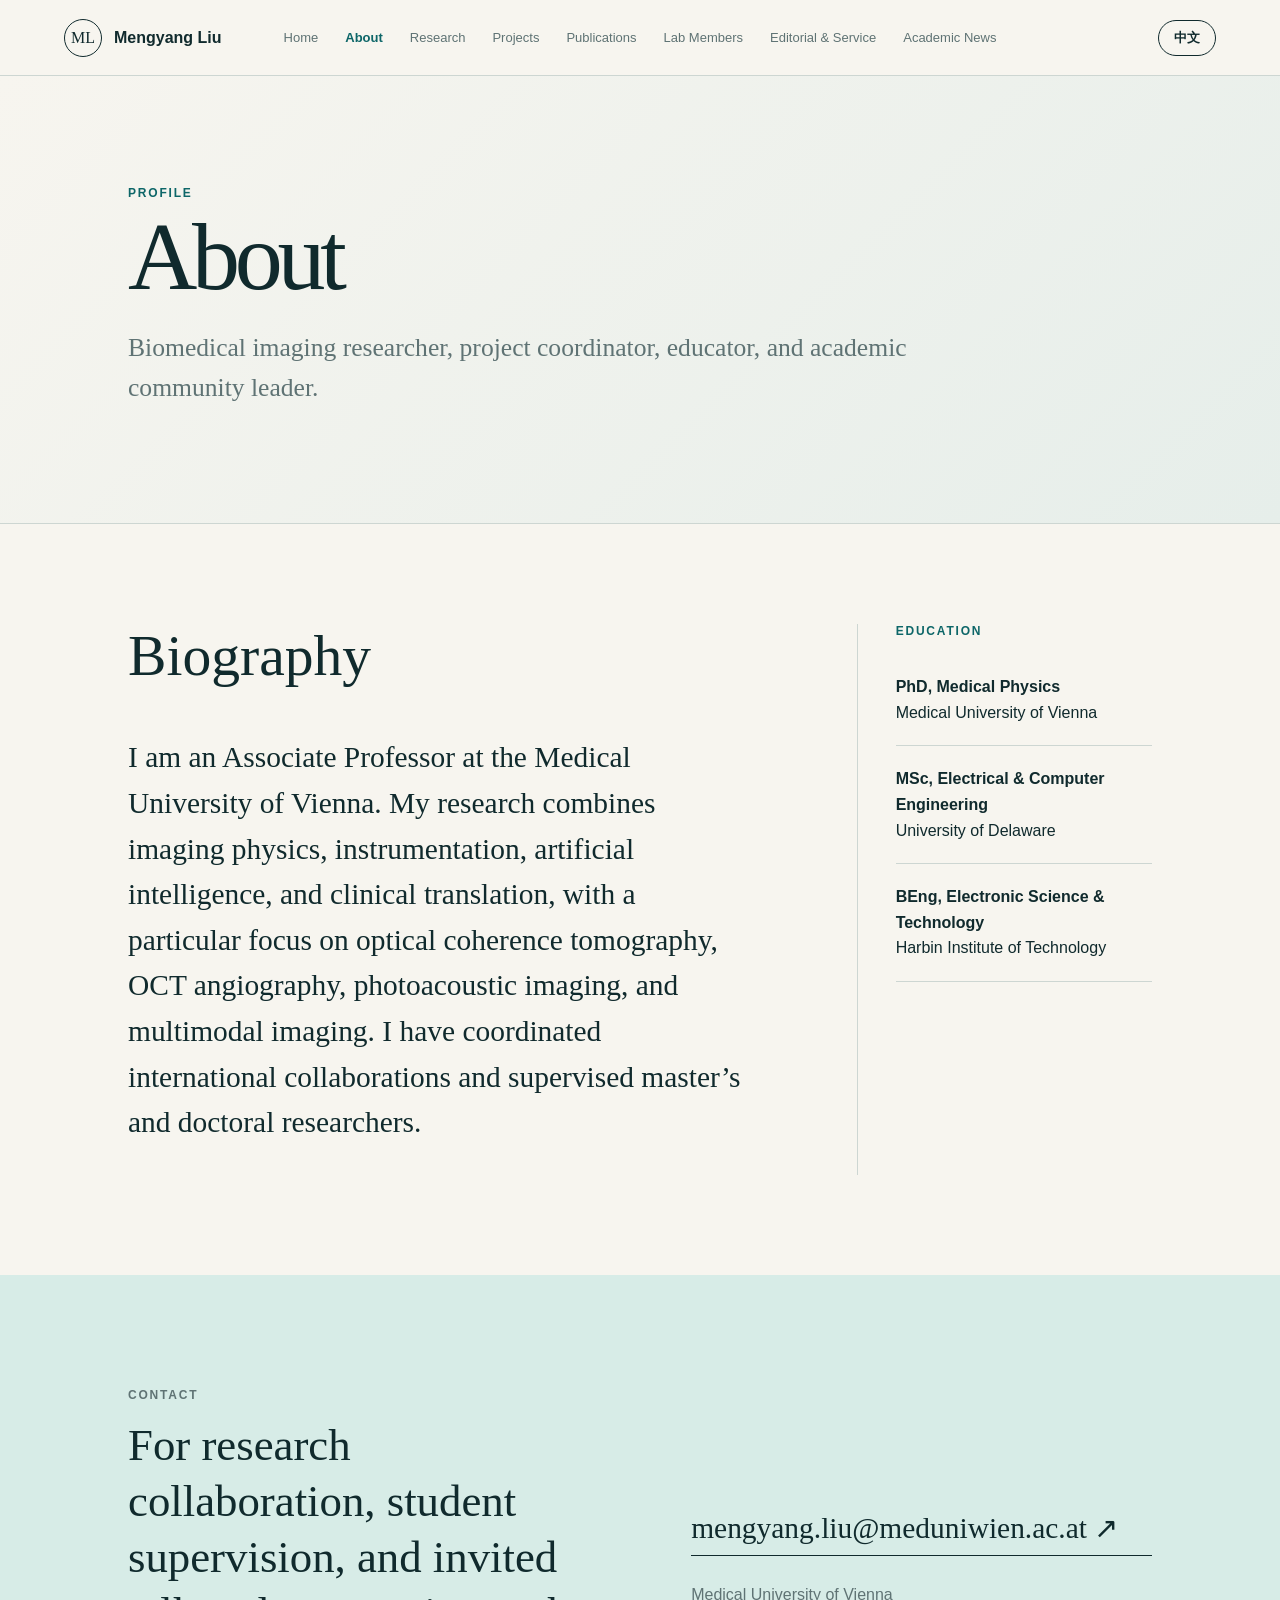
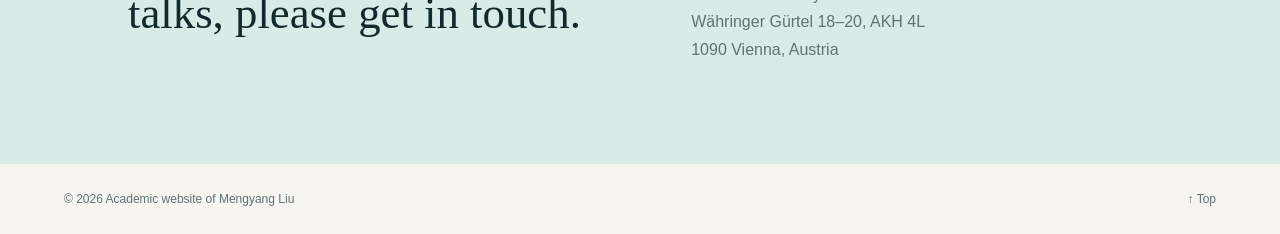
==== about.html @ a7c8aa40 "Add files via upload" ====
<!doctype html><html lang="en"><head><meta charset="utf-8"><meta name="viewport" content="width=device-width,initial-scale=1"><meta name="description" content="Academic website of Mengyang Liu, Associate Professor at the Medical University of Vienna."><title>About | Mengyang Liu</title><link rel="stylesheet" href="styles.css"><link rel="stylesheet" href="multipage.css"><link rel="stylesheet" href="profile.css"></head><body id="top"><header><a class="brand" href="index.html"><i>ML</i><b data-en="Mengyang Liu" data-zh="刘梦阳">Mengyang Liu</b></a><nav><a href="index.html" data-en="Home" data-zh="首页">Home</a><a href="about.html" class="active" data-en="About" data-zh="简介">About</a><a href="research.html" data-en="Research" data-zh="研究">Research</a><a href="projects.html" data-en="Projects" data-zh="项目">Projects</a><a href="publications.html" data-en="Publications" data-zh="论文">Publications</a><a href="lab-members.html" data-en="Lab Members" data-zh="实验室成员">Lab Members</a><a href="service.html" data-en="Editorial & Service" data-zh="编辑与学术服务">Editorial & Service</a><a href="news.html" data-en="Academic News" data-zh="学术动态">Academic News</a></nav><button type="button">中文</button></header><main><section class="page-hero"><p class="eyebrow">Profile</p><h1 data-en="About" data-zh="个人简介">About</h1> <p class="page-lead" data-en="Biomedical imaging researcher, project coordinator, educator, and academic community leader." data-zh="生物医学成像研究者、国际项目负责人、教师及学术共同体组织者。">Biomedical imaging researcher, project coordinator, educator, and academic community leader.</p></section><section class="content-grid"><div><h2 data-en="Biography" data-zh="个人简介">Biography</h2><p class="large-copy" data-en="I am an Associate Professor at the Medical University of Vienna. My research combines imaging physics, instrumentation, artificial intelligence, and clinical translation, with a particular focus on optical coherence tomography, OCT angiography, photoacoustic imaging, and multimodal imaging. I have coordinated international collaborations and supervised master’s and doctoral researchers." data-zh="现任奥地利维也纳医科大学副教授、博士生导师。研究融合成像物理、仪器研发、人工智能与临床转化，重点聚焦光学相干层析成像、OCT血管造影、光声成像及多模态成像，并牵头国际合作、指导硕士生与博士生。">I am an Associate Professor at the Medical University of Vienna. My research combines imaging physics, instrumentation, artificial intelligence, and clinical translation, with a particular focus on optical coherence tomography, OCT angiography, photoacoustic imaging, and multimodal imaging. I have coordinated international collaborations and supervised master’s and doctoral researchers.</p></div><aside><p class="eyebrow" data-en="Education" data-zh="教育经历">Education</p><ul><li><b>PhD, Medical Physics</b><br>Medical University of Vienna</li><li><b>MSc, Electrical &amp; Computer Engineering</b><br>University of Delaware</li><li><b>BEng, Electronic Science &amp; Technology</b><br>Harbin Institute of Technology</li></ul></aside></section></main><section class="site-contact"><div><p class="eyebrow" data-en="Contact" data-zh="联系方式">Contact</p><h2 data-en="For research collaboration, student supervision, and invited talks, please get in touch." data-zh="欢迎就科研合作、学生培养及学术报告等事宜联系。">For research collaboration, student supervision, and invited talks, please get in touch.</h2></div><div><a href="mailto:mengyang.liu@meduniwien.ac.at">mengyang.liu@meduniwien.ac.at ↗</a><p>Medical University of Vienna<br>Währinger Gürtel 18–20, AKH 4L<br>1090 Vienna, Austria</p></div></section><footer><span>© 2026 <span data-en="Academic website of Mengyang Liu" data-zh="刘梦阳个人学术网站">Academic website of Mengyang Liu</span></span><a href="#top">↑ Top</a></footer><script src="script.js"></script></body></html>
---- styles.css ----
:root{--ink:#102a2d;--teal:#0d6668;--muted:#5f7374;--paper:#f7f5ef;--cream:#e9e7dd;--line:#cdd6d2}*{box-sizing:border-box}html{scroll-behavior:smooth}body{margin:0;background:var(--paper);color:var(--ink);font-family:Arial,"Noto Sans SC",sans-serif}a{color:inherit;text-decoration:none}header{height:76px;padding:0 5vw;display:grid;grid-template-columns:1fr auto 1fr;align-items:center;border-bottom:1px solid var(--line);position:sticky;top:0;background:#f7f5eff2;backdrop-filter:blur(14px);z-index:9}.brand{display:flex;align-items:center;gap:12px}.brand i{width:38px;height:38px;border:1px solid;border-radius:50%;display:grid;place-items:center;font:normal 16px Georgia}nav{display:flex;gap:27px;font-size:13px;color:var(--muted)}nav a:hover{color:var(--teal)}header button{justify-self:end;border:1px solid;border-radius:99px;padding:8px 15px;background:none;color:inherit;font-weight:bold;cursor:pointer}.hero{min-height:690px;padding:90px 8vw 70px;display:grid;grid-template-columns:1.4fr .75fr;gap:7vw;align-items:center}.eyebrow{color:var(--teal);font-size:12px;font-weight:bold;letter-spacing:.15em;text-transform:uppercase}h1,h2,h3,p{margin-top:0}h1{font:500 clamp(55px,7.5vw,105px)/.94 Georgia,"Noto Serif SC",serif;letter-spacing:-.055em;margin-bottom:26px}.role{font-size:23px;font-weight:bold;margin-bottom:7px}.org,.muted{color:var(--muted)}.intro{max-width:770px;margin:32px 0;font:clamp(21px,2.1vw,29px)/1.5 Georgia,"Noto Serif SC",serif}.actions{display:flex;gap:12px;flex-wrap:wrap}.actions a{padding:14px 20px;background:var(--ink);color:white;font-weight:bold;font-size:14px}.actions .outline{background:none;color:var(--ink);border:1px solid}.orb{width:min(31vw,420px);aspect-ratio:1;border:1px solid var(--line);border-radius:50%;display:grid;place-items:center;position:relative;overflow:hidden;background:radial-gradient(circle at 38% 35%,#d5f0ea,transparent 29%),radial-gradient(circle at 66% 69%,#96c8c4,transparent 30%),#e9eeea}.orb:after,.orb:before{content:"";position:absolute;width:100%;height:34%;border:1px solid #0d66686b;border-radius:50%;transform:rotate(27deg)}.orb:after{transform:rotate(-33deg);width:77%}.orb span{font:clamp(80px,10vw,145px) Georgia;letter-spacing:-.1em;z-index:2}.orb small{position:absolute;bottom:17%;font-weight:bold;letter-spacing:.22em;z-index:3}.stats{display:grid;grid-template-columns:repeat(4,1fr);border-block:1px solid var(--line);padding:0 5vw}.stats div{padding:34px 3vw;border-right:1px solid var(--line);display:flex;flex-direction:column;gap:7px}.stats div:last-child{border:0}.stats strong{font:36px Georgia}.stats span{color:var(--muted);font-size:11px;text-transform:uppercase;letter-spacing:.1em}.block{padding:110px 8vw;display:grid;grid-template-columns:75px 1fr;gap:3vw;border-bottom:1px solid var(--line)}.num{color:var(--teal);font-size:12px;font-weight:bold;letter-spacing:.15em}.block h2,.contact h2{font:500 clamp(41px,5vw,70px) Georgia,"Noto Serif SC",serif;letter-spacing:-.04em;margin-bottom:52px}.lead{max-width:1100px;font:clamp(26px,3vw,43px)/1.4 Georgia,"Noto Serif SC",serif}.cards{display:grid;grid-template-columns:repeat(3,1fr);border:1px solid var(--line);background:var(--line);gap:1px}.cards article{background:var(--paper);padding:34px;min-height:285px}.cards small{color:var(--teal);font-weight:bold}.cards h3{font:26px Georgia,"Noto Serif SC",serif;margin:60px 0 18px}.cards p,.projects p{color:var(--muted);line-height:1.75}.dark{background:var(--ink);color:var(--paper)}.dark .num,.dark small{color:#79d0cb}.projects{display:grid;grid-template-columns:1fr 1fr;gap:17px}.projects article{border:1px solid #486164;padding:30px;min-height:255px;display:flex;flex-direction:column}.projects h3{font:40px Georgia;margin:15px 0}.projects p{color:#bdc9c7}.projects b{margin-top:auto}.pubs{border-top:1px solid var(--line);margin-top:35px}.pubs a{display:grid;grid-template-columns:45px 1fr 25px;gap:20px;padding:24px 8px;border-bottom:1px solid var(--line)}.pubs a:hover{background:var(--cream)}.pubs span{color:var(--teal);font-size:12px}.pubs h3{font:21px/1.4 Georgia,"Noto Serif SC",serif;margin-bottom:7px}.pubs p{margin:0;color:var(--muted)}.feature{display:grid;grid-template-columns:1.25fr .75fr;gap:45px;align-items:center}.feature img{width:100%;aspect-ratio:1.5;object-fit:cover;border-radius:2px}.feature h3{font:clamp(30px,3vw,47px)/1.18 Georgia,"Noto Serif SC",serif}.feature div>p:last-child{color:var(--muted);line-height:1.75}.contact{padding:105px 8vw;background:#d7ece7}.contact h2{max-width:1000px;margin:25px 0 65px}.contact>div{display:grid;grid-template-columns:1fr 1fr;gap:8vw}.contact a{font:clamp(35px,4vw,58px) Georgia;border-bottom:1px solid;padding-bottom:12px}.contact div p{line-height:1.8;color:var(--muted)}footer{padding:28px 5vw;display:flex;justify-content:space-between;color:var(--muted);font-size:12px}@media(max-width:900px){header{grid-template-columns:1fr auto}nav{display:none}.hero{grid-template-columns:1fr}.orb{order:-1;width:min(78vw,420px)}.stats{grid-template-columns:1fr 1fr}.stats div:nth-child(2){border-right:0}.block{grid-template-columns:1fr;padding:78px 6vw}.cards,.projects,.feature,.contact>div{grid-template-columns:1fr}.feature img{aspect-ratio:1.35}.contact>div{gap:50px}}@media(max-width:550px){.brand b{display:none}.hero{padding:55px 6vw}.orb{width:88vw}.stats strong{font-size:27px}.stats div{padding:25px 5vw}.cards{grid-template-columns:1fr}.pubs a{grid-template-columns:30px 1fr}.pubs a>b{display:none}.contact{padding:75px 6vw}footer{flex-direction:column;gap:18px}}
---- multipage.css ----
nav a.active{color:#0d6668;font-weight:700}.page-hero{padding:110px 10vw 90px;border-bottom:1px solid var(--line);background:linear-gradient(135deg,#f7f5ef,#e6eeea)}.page-hero h1{max-width:1100px}.page-lead{font:clamp(21px,2vw,29px)/1.55 Georgia,"Noto Serif SC",serif;max-width:900px;color:var(--muted)}.home-intro{padding:110px 10vw;display:grid;grid-template-columns:.8fr 1.2fr;gap:8vw}.home-intro h2,.content-grid h2{font:clamp(38px,4.5vw,65px)/1.1 Georgia,"Noto Serif SC",serif}.home-intro p{font:clamp(20px,2vw,28px)/1.6 Georgia,"Noto Serif SC",serif}.content-grid{padding:100px 10vw;display:grid;grid-template-columns:1.35fr .65fr;gap:9vw}.large-copy{font:clamp(22px,2.3vw,34px)/1.55 Georgia,"Noto Serif SC",serif}.content-grid aside{border-left:1px solid var(--line);padding-left:38px}.content-grid ul{list-style:none;padding:0}.content-grid li{padding:20px 0;border-bottom:1px solid var(--line);line-height:1.6}.research-pages,.project-pages,.member-grid,.service-list,.news-page,.publication-page{padding:90px 10vw}.research-pages{display:grid;gap:22px}.research-pages article{padding:45px;border:1px solid var(--line);display:grid;grid-template-columns:90px .8fr 1fr;gap:35px;align-items:start}.research-pages article>span{font:28px Georgia;color:var(--teal)}.research-pages h2,.project-pages h2,.member-grid h2,.service-list h2,.news-page h2,.publication-page h2{font:clamp(27px,3vw,43px)/1.25 Georgia,"Noto Serif SC",serif}.research-pages p,.project-pages p,.service-list p,.news-page p{color:var(--muted);line-height:1.75}.project-pages{display:grid;grid-template-columns:1fr 1fr;gap:20px}.project-pages article{padding:38px;border:1px solid var(--line);min-height:330px;display:flex;flex-direction:column}.project-pages small{color:var(--teal);text-transform:uppercase;letter-spacing:.08em}.project-pages b{margin-top:auto}.publication-page{padding-top:50px}.publication-page>a:not(.scholar){display:grid;grid-template-columns:1fr auto;gap:30px;padding:30px 10px;border-bottom:1px solid var(--line)}.publication-page>a:not(.scholar):hover{background:var(--cream)}.publication-page h2{margin-bottom:9px}.publication-page p{color:var(--muted);margin:0}.scholar{display:inline-block;margin-top:40px;padding:15px 20px;background:var(--ink);color:white}.member-grid{display:grid;grid-template-columns:1fr 1fr;gap:24px}.member-grid article{padding:42px;border:1px solid var(--line);display:grid;grid-template-columns:105px 1fr;gap:30px;align-items:center}.avatar{width:100px;height:100px;border-radius:50%;background:#d7ece7;display:grid;place-items:center;font:34px Georgia;color:var(--teal)}.member-role{color:var(--muted)}.member-links{display:flex;gap:10px;flex-wrap:wrap}.member-links a{padding:10px 13px;border:1px solid;font-size:13px}.service-list{display:grid;gap:20px}.service-list article{padding:45px;background:var(--cream);border-left:4px solid var(--teal)}.service-list article:nth-child(2){background:#d7ece7}.service-list article:nth-child(3){background:var(--ink);color:white}.service-list article:nth-child(3) p{color:#bdc9c7}.service-list article>a{display:inline-block;margin-top:15px;padding:11px 14px;border:1px solid;font-weight:bold}.news-page{display:grid;gap:85px}.news-page article{display:grid;grid-template-columns:1.1fr .9fr;gap:50px;align-items:center}.news-page article:nth-child(even){grid-template-columns:.9fr 1.1fr}.news-page article:nth-child(even) img{order:2}.news-page img{width:100%;max-height:580px;object-fit:cover}.site-contact{padding:85px 10vw;background:#d7ece7;display:grid;grid-template-columns:1fr 1fr;gap:8vw}.site-contact h2{font:clamp(28px,3.5vw,50px)/1.25 Georgia,"Noto Serif SC",serif}.site-contact>div:last-child{display:flex;flex-direction:column;justify-content:flex-end}.site-contact a{font:clamp(20px,2.3vw,34px) Georgia;border-bottom:1px solid;padding-bottom:10px}.site-contact p{color:var(--muted);line-height:1.7;margin-top:25px}@media(max-width:1050px){header nav{gap:14px;font-size:11px}}@media(max-width:900px){.home-intro,.content-grid,.site-contact{grid-template-columns:1fr}.research-pages article{grid-template-columns:55px 1fr}.research-pages article p{grid-column:2}.project-pages,.member-grid{grid-template-columns:1fr}.news-page article,.news-page article:nth-child(even){grid-template-columns:1fr}.news-page article:nth-child(even) img{order:0}}@media(max-width:550px){.page-hero{padding:70px 6vw 55px}.research-pages,.project-pages,.member-grid,.service-list,.news-page,.publication-page{padding:60px 6vw}.research-pages article{grid-template-columns:1fr;padding:28px}.research-pages article p{grid-column:1}.member-grid article{grid-template-columns:1fr}.news-page{gap:55px}}
---- profile.css ----
.orb.profile{background:#fff}.orb.profile:before,.orb.profile:after{display:none}.orb.profile img{width:100%;height:100%;object-fit:cover}.orb.profile small{padding:7px 12px;background:#f7f5efdc;border-radius:99px}
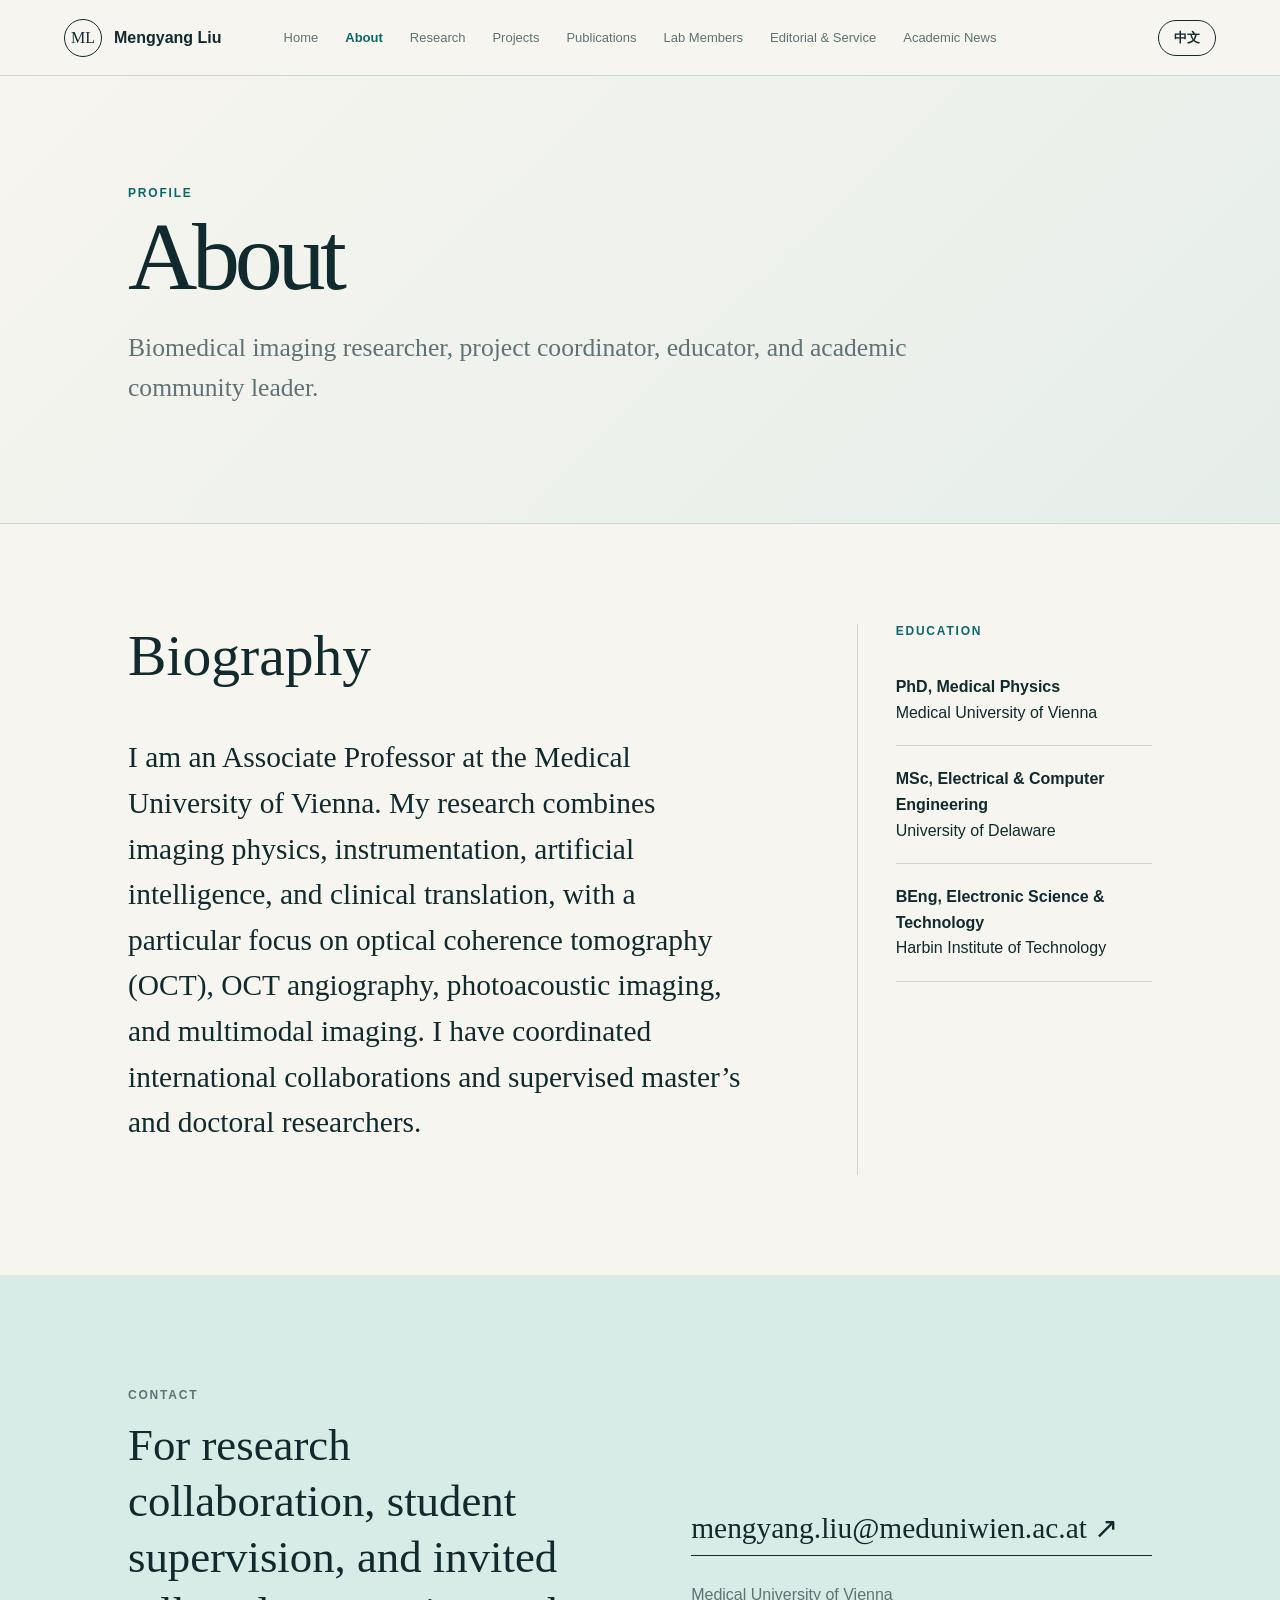
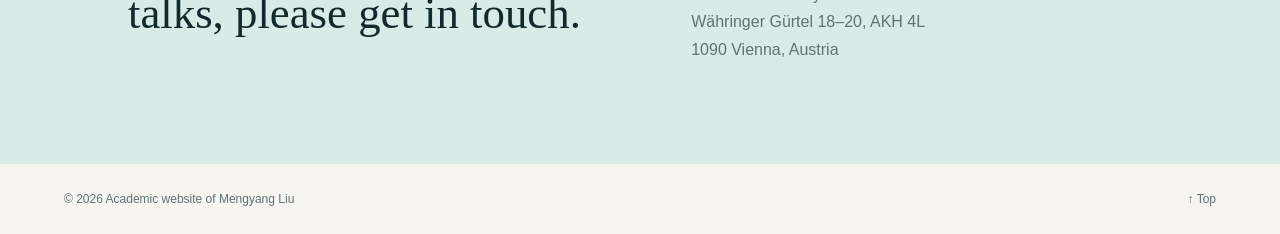
==== commit 22639d9f: "Update about.html" ====
--- a/about.html
+++ b/about.html
@@ -1 +1 @@
-<!doctype html><html lang="en"><head><meta charset="utf-8"><meta name="viewport" content="width=device-width,initial-scale=1"><meta name="description" content="Academic website of Mengyang Liu, Associate Professor at the Medical University of Vienna."><title>About | Mengyang Liu</title><link rel="stylesheet" href="styles.css"><link rel="stylesheet" href="multipage.css"><link rel="stylesheet" href="profile.css"></head><body id="top"><header><a class="brand" href="index.html"><i>ML</i><b data-en="Mengyang Liu" data-zh="刘梦阳">Mengyang Liu</b></a><nav><a href="index.html" data-en="Home" data-zh="首页">Home</a><a href="about.html" class="active" data-en="About" data-zh="简介">About</a><a href="research.html" data-en="Research" data-zh="研究">Research</a><a href="projects.html" data-en="Projects" data-zh="项目">Projects</a><a href="publications.html" data-en="Publications" data-zh="论文">Publications</a><a href="lab-members.html" data-en="Lab Members" data-zh="实验室成员">Lab Members</a><a href="service.html" data-en="Editorial & Service" data-zh="编辑与学术服务">Editorial & Service</a><a href="news.html" data-en="Academic News" data-zh="学术动态">Academic News</a></nav><button type="button">中文</button></header><main><section class="page-hero"><p class="eyebrow">Profile</p><h1 data-en="About" data-zh="个人简介">About</h1> <p class="page-lead" data-en="Biomedical imaging researcher, project coordinator, educator, and academic community leader." data-zh="生物医学成像研究者、国际项目负责人、教师及学术共同体组织者。">Biomedical imaging researcher, project coordinator, educator, and academic community leader.</p></section><section class="content-grid"><div><h2 data-en="Biography" data-zh="个人简介">Biography</h2><p class="large-copy" data-en="I am an Associate Professor at the Medical University of Vienna. My research combines imaging physics, instrumentation, artificial intelligence, and clinical translation, with a particular focus on optical coherence tomography, OCT angiography, photoacoustic imaging, and multimodal imaging. I have coordinated international collaborations and supervised master’s and doctoral researchers." data-zh="现任奥地利维也纳医科大学副教授、博士生导师。研究融合成像物理、仪器研发、人工智能与临床转化，重点聚焦光学相干层析成像、OCT血管造影、光声成像及多模态成像，并牵头国际合作、指导硕士生与博士生。">I am an Associate Professor at the Medical University of Vienna. My research combines imaging physics, instrumentation, artificial intelligence, and clinical translation, with a particular focus on optical coherence tomography, OCT angiography, photoacoustic imaging, and multimodal imaging. I have coordinated international collaborations and supervised master’s and doctoral researchers.</p></div><aside><p class="eyebrow" data-en="Education" data-zh="教育经历">Education</p><ul><li><b>PhD, Medical Physics</b><br>Medical University of Vienna</li><li><b>MSc, Electrical &amp; Computer Engineering</b><br>University of Delaware</li><li><b>BEng, Electronic Science &amp; Technology</b><br>Harbin Institute of Technology</li></ul></aside></section></main><section class="site-contact"><div><p class="eyebrow" data-en="Contact" data-zh="联系方式">Contact</p><h2 data-en="For research collaboration, student supervision, and invited talks, please get in touch." data-zh="欢迎就科研合作、学生培养及学术报告等事宜联系。">For research collaboration, student supervision, and invited talks, please get in touch.</h2></div><div><a href="mailto:mengyang.liu@meduniwien.ac.at">mengyang.liu@meduniwien.ac.at ↗</a><p>Medical University of Vienna<br>Währinger Gürtel 18–20, AKH 4L<br>1090 Vienna, Austria</p></div></section><footer><span>© 2026 <span data-en="Academic website of Mengyang Liu" data-zh="刘梦阳个人学术网站">Academic website of Mengyang Liu</span></span><a href="#top">↑ Top</a></footer><script src="script.js"></script></body></html>+<!doctype html><html lang="en"><head><meta charset="utf-8"><meta name="viewport" content="width=device-width,initial-scale=1"><meta name="description" content="Academic website of Mengyang Liu, Associate Professor at the Medical University of Vienna."><title>About | Mengyang Liu</title><link rel="stylesheet" href="styles.css"><link rel="stylesheet" href="multipage.css"><link rel="stylesheet" href="profile.css"></head><body id="top"><header><a class="brand" href="index.html"><i>ML</i><b data-en="Mengyang Liu" data-zh="刘梦阳">Mengyang Liu</b></a><nav><a href="index.html" data-en="Home" data-zh="首页">Home</a><a href="about.html" class="active" data-en="About" data-zh="简介">About</a><a href="research.html" data-en="Research" data-zh="研究">Research</a><a href="projects.html" data-en="Projects" data-zh="项目">Projects</a><a href="publications.html" data-en="Publications" data-zh="论文">Publications</a><a href="lab-members.html" data-en="Lab Members" data-zh="实验室成员">Lab Members</a><a href="service.html" data-en="Editorial & Service" data-zh="编辑与学术服务">Editorial & Service</a><a href="news.html" data-en="Academic News" data-zh="学术动态">Academic News</a></nav><button type="button">中文</button></header><main><section class="page-hero"><p class="eyebrow">Profile</p><h1 data-en="About" data-zh="个人简介">About</h1> <p class="page-lead" data-en="Biomedical imaging researcher, project coordinator, educator, and academic community leader." data-zh="生物医学成像研究者、国际项目负责人、教师及学术共同体组织者。">Biomedical imaging researcher, project coordinator, educator, and academic community leader.</p></section><section class="content-grid"><div><h2 data-en="Biography" data-zh="个人简介">Biography</h2><p class="large-copy" data-en="I am an Associate Professor at the Medical University of Vienna. My research combines imaging physics, instrumentation, artificial intelligence, and clinical translation, with a particular focus on optical coherence tomography (OCT), OCT angiography, photoacoustic imaging, and multimodal imaging. I have coordinated international collaborations and supervised master’s and doctoral researchers." data-zh="现任奥地利维也纳医科大学副教授、博士生导师。研究融合成像物理、仪器研发、人工智能与临床转化，重点聚焦光学相干层析成像、OCT血管造影、光声成像及多模态成像，并牵头国际合作、指导硕士生与博士生。">I am an Associate Professor at the Medical University of Vienna. My research combines imaging physics, instrumentation, artificial intelligence, and clinical translation, with a particular focus on optical coherence tomography, OCT angiography, photoacoustic imaging, and multimodal imaging. I have coordinated international collaborations and supervised master’s and doctoral researchers.</p></div><aside><p class="eyebrow" data-en="Education" data-zh="教育经历">Education</p><ul><li><b>PhD, Medical Physics</b><br>Medical University of Vienna</li><li><b>MSc, Electrical &amp; Computer Engineering</b><br>University of Delaware</li><li><b>BEng, Electronic Science &amp; Technology</b><br>Harbin Institute of Technology</li></ul></aside></section></main><section class="site-contact"><div><p class="eyebrow" data-en="Contact" data-zh="联系方式">Contact</p><h2 data-en="For research collaboration, student supervision, and invited talks, please get in touch." data-zh="欢迎就科研合作、学生培养及学术报告等事宜联系。">For research collaboration, student supervision, and invited talks, please get in touch.</h2></div><div><a href="mailto:mengyang.liu@meduniwien.ac.at">mengyang.liu@meduniwien.ac.at ↗</a><p>Medical University of Vienna<br>Währinger Gürtel 18–20, AKH 4L<br>1090 Vienna, Austria</p></div></section><footer><span>© 2026 <span data-en="Academic website of Mengyang Liu" data-zh="刘梦阳个人学术网站">Academic website of Mengyang Liu</span></span><a href="#top">↑ Top</a></footer><script src="script.js"></script></body></html>
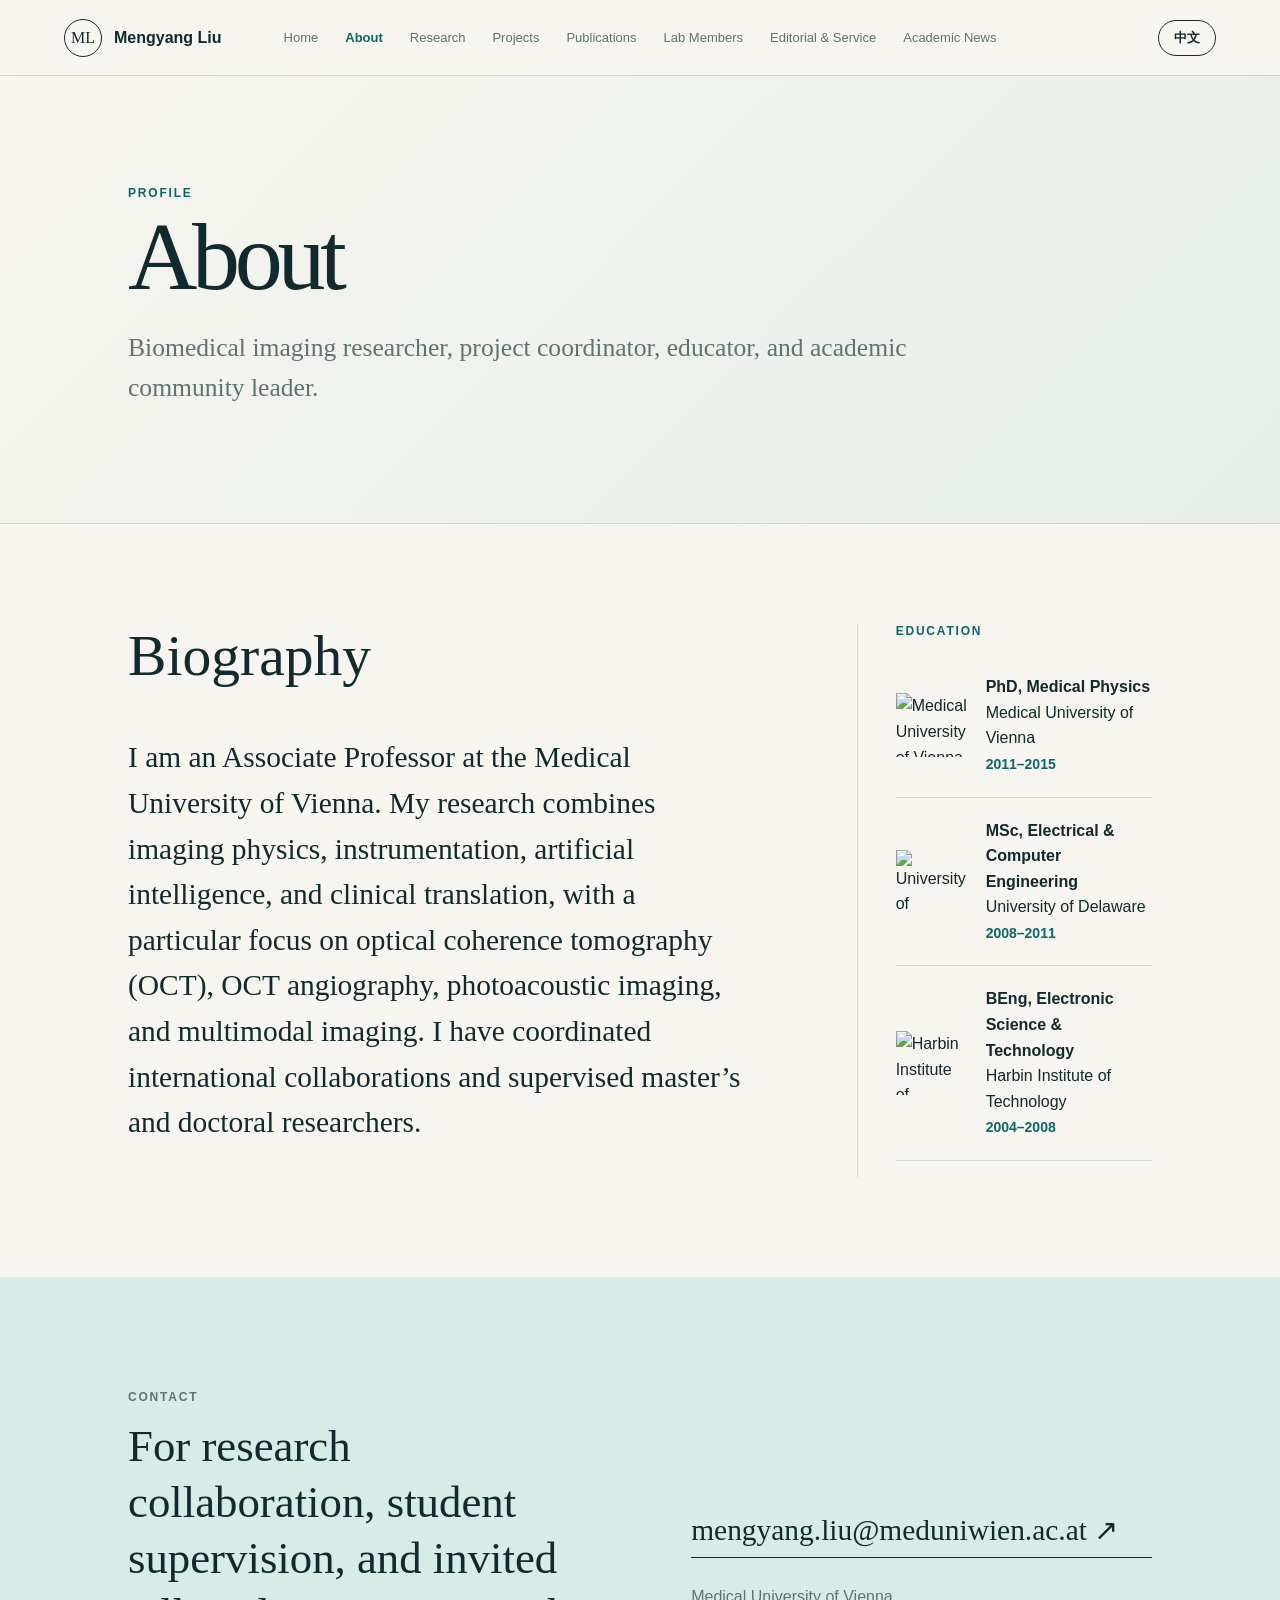
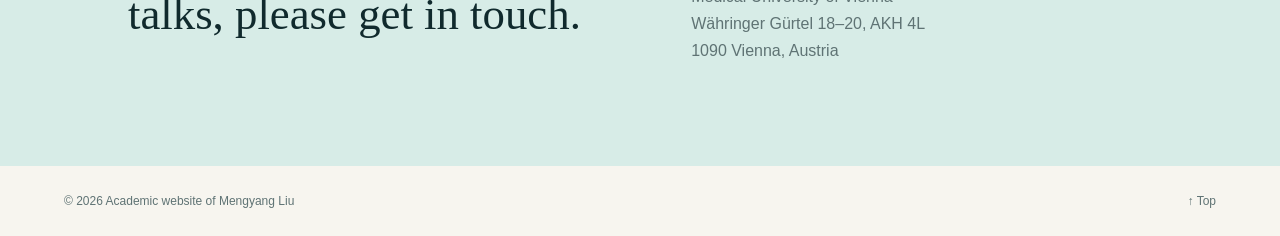
==== commit 1c16da09: "Add files via upload" ====
--- a/about.html
+++ b/about.html
@@ -1 +1 @@
-<!doctype html><html lang="en"><head><meta charset="utf-8"><meta name="viewport" content="width=device-width,initial-scale=1"><meta name="description" content="Academic website of Mengyang Liu, Associate Professor at the Medical University of Vienna."><title>About | Mengyang Liu</title><link rel="stylesheet" href="styles.css"><link rel="stylesheet" href="multipage.css"><link rel="stylesheet" href="profile.css"></head><body id="top"><header><a class="brand" href="index.html"><i>ML</i><b data-en="Mengyang Liu" data-zh="刘梦阳">Mengyang Liu</b></a><nav><a href="index.html" data-en="Home" data-zh="首页">Home</a><a href="about.html" class="active" data-en="About" data-zh="简介">About</a><a href="research.html" data-en="Research" data-zh="研究">Research</a><a href="projects.html" data-en="Projects" data-zh="项目">Projects</a><a href="publications.html" data-en="Publications" data-zh="论文">Publications</a><a href="lab-members.html" data-en="Lab Members" data-zh="实验室成员">Lab Members</a><a href="service.html" data-en="Editorial & Service" data-zh="编辑与学术服务">Editorial & Service</a><a href="news.html" data-en="Academic News" data-zh="学术动态">Academic News</a></nav><button type="button">中文</button></header><main><section class="page-hero"><p class="eyebrow">Profile</p><h1 data-en="About" data-zh="个人简介">About</h1> <p class="page-lead" data-en="Biomedical imaging researcher, project coordinator, educator, and academic community leader." data-zh="生物医学成像研究者、国际项目负责人、教师及学术共同体组织者。">Biomedical imaging researcher, project coordinator, educator, and academic community leader.</p></section><section class="content-grid"><div><h2 data-en="Biography" data-zh="个人简介">Biography</h2><p class="large-copy" data-en="I am an Associate Professor at the Medical University of Vienna. My research combines imaging physics, instrumentation, artificial intelligence, and clinical translation, with a particular focus on optical coherence tomography (OCT), OCT angiography, photoacoustic imaging, and multimodal imaging. I have coordinated international collaborations and supervised master’s and doctoral researchers." data-zh="现任奥地利维也纳医科大学副教授、博士生导师。研究融合成像物理、仪器研发、人工智能与临床转化，重点聚焦光学相干层析成像、OCT血管造影、光声成像及多模态成像，并牵头国际合作、指导硕士生与博士生。">I am an Associate Professor at the Medical University of Vienna. My research combines imaging physics, instrumentation, artificial intelligence, and clinical translation, with a particular focus on optical coherence tomography, OCT angiography, photoacoustic imaging, and multimodal imaging. I have coordinated international collaborations and supervised master’s and doctoral researchers.</p></div><aside><p class="eyebrow" data-en="Education" data-zh="教育经历">Education</p><ul><li><b>PhD, Medical Physics</b><br>Medical University of Vienna</li><li><b>MSc, Electrical &amp; Computer Engineering</b><br>University of Delaware</li><li><b>BEng, Electronic Science &amp; Technology</b><br>Harbin Institute of Technology</li></ul></aside></section></main><section class="site-contact"><div><p class="eyebrow" data-en="Contact" data-zh="联系方式">Contact</p><h2 data-en="For research collaboration, student supervision, and invited talks, please get in touch." data-zh="欢迎就科研合作、学生培养及学术报告等事宜联系。">For research collaboration, student supervision, and invited talks, please get in touch.</h2></div><div><a href="mailto:mengyang.liu@meduniwien.ac.at">mengyang.liu@meduniwien.ac.at ↗</a><p>Medical University of Vienna<br>Währinger Gürtel 18–20, AKH 4L<br>1090 Vienna, Austria</p></div></section><footer><span>© 2026 <span data-en="Academic website of Mengyang Liu" data-zh="刘梦阳个人学术网站">Academic website of Mengyang Liu</span></span><a href="#top">↑ Top</a></footer><script src="script.js"></script></body></html>
+<!doctype html><html lang="en"><head><meta charset="utf-8"><meta name="viewport" content="width=device-width,initial-scale=1"><meta name="description" content="Academic website of Mengyang Liu, Associate Professor at the Medical University of Vienna."><title>About | Mengyang Liu</title><link rel="stylesheet" href="styles.css"><link rel="stylesheet" href="multipage.css"><link rel="stylesheet" href="profile.css"></head><body id="top"><header><a class="brand" href="index.html"><i>ML</i><b data-en="Mengyang Liu" data-zh="刘梦阳">Mengyang Liu</b></a><nav><a href="index.html" data-en="Home" data-zh="首页">Home</a><a href="about.html" class="active" data-en="About" data-zh="简介">About</a><a href="research.html" data-en="Research" data-zh="研究">Research</a><a href="projects.html" data-en="Projects" data-zh="项目">Projects</a><a href="publications.html" data-en="Publications" data-zh="论文">Publications</a><a href="lab-members.html" data-en="Lab Members" data-zh="实验室成员">Lab Members</a><a href="service.html" data-en="Editorial & Service" data-zh="编辑与学术服务">Editorial & Service</a><a href="news.html" data-en="Academic News" data-zh="学术动态">Academic News</a></nav><button type="button">中文</button></header><main><section class="page-hero"><p class="eyebrow">Profile</p><h1 data-en="About" data-zh="个人简介">About</h1> <p class="page-lead" data-en="Biomedical imaging researcher, project coordinator, educator, and academic community leader." data-zh="生物医学成像研究者、国际项目负责人、教师及学术共同体组织者。">Biomedical imaging researcher, project coordinator, educator, and academic community leader.</p></section><section class="content-grid"><div><h2 data-en="Biography" data-zh="个人简介">Biography</h2><p class="large-copy" data-en="I am an Associate Professor at the Medical University of Vienna. My research combines imaging physics, instrumentation, artificial intelligence, and clinical translation, with a particular focus on optical coherence tomography (OCT), OCT angiography, photoacoustic imaging, and multimodal imaging. I have coordinated international collaborations and supervised master’s and doctoral researchers." data-zh="现任奥地利维也纳医科大学副教授、博士生导师。研究融合成像物理、仪器研发、人工智能与临床转化，重点聚焦光学相干层析成像、OCT血管造影、光声成像及多模态成像，并牵头国际合作、指导硕士生与博士生。">I am an Associate Professor at the Medical University of Vienna. My research combines imaging physics, instrumentation, artificial intelligence, and clinical translation, with a particular focus on optical coherence tomography (OCT), OCT angiography, photoacoustic imaging, and multimodal imaging. I have coordinated international collaborations and supervised master’s and doctoral researchers.</p></div><aside><p class="eyebrow" data-en="Education" data-zh="教育经历">Education</p><ul class="education-list"><li><img src="assets/meduni-vienna-logo.svg" alt="Medical University of Vienna logo"><div><b>PhD, Medical Physics</b><br>Medical University of Vienna<br><span>2011–2015</span></div></li><li><img src="assets/university-of-delaware-logo.png" alt="University of Delaware logo"><div><b>MSc, Electrical &amp; Computer Engineering</b><br>University of Delaware<br><span>2008–2011</span></div></li><li><img src="assets/harbin-institute-of-technology-logo.png" alt="Harbin Institute of Technology logo"><div><b>BEng, Electronic Science &amp; Technology</b><br>Harbin Institute of Technology<br><span>2004–2008</span></div></li></ul></aside></section></main><section class="site-contact"><div><p class="eyebrow" data-en="Contact" data-zh="联系方式">Contact</p><h2 data-en="For research collaboration, student supervision, and invited talks, please get in touch." data-zh="欢迎就科研合作、学生培养及学术报告等事宜联系。">For research collaboration, student supervision, and invited talks, please get in touch.</h2></div><div><a href="mailto:mengyang.liu@meduniwien.ac.at">mengyang.liu@meduniwien.ac.at ↗</a><p>Medical University of Vienna<br>Währinger Gürtel 18–20, AKH 4L<br>1090 Vienna, Austria</p></div></section><footer><span>© 2026 <span data-en="Academic website of Mengyang Liu" data-zh="刘梦阳个人学术网站">Academic website of Mengyang Liu</span></span><a href="#top">↑ Top</a></footer><script src="script.js"></script></body></html>
--- a/multipage.css
+++ b/multipage.css
@@ -1 +1 @@
-nav a.active{color:#0d6668;font-weight:700}.page-hero{padding:110px 10vw 90px;border-bottom:1px solid var(--line);background:linear-gradient(135deg,#f7f5ef,#e6eeea)}.page-hero h1{max-width:1100px}.page-lead{font:clamp(21px,2vw,29px)/1.55 Georgia,"Noto Serif SC",serif;max-width:900px;color:var(--muted)}.home-intro{padding:110px 10vw;display:grid;grid-template-columns:.8fr 1.2fr;gap:8vw}.home-intro h2,.content-grid h2{font:clamp(38px,4.5vw,65px)/1.1 Georgia,"Noto Serif SC",serif}.home-intro p{font:clamp(20px,2vw,28px)/1.6 Georgia,"Noto Serif SC",serif}.content-grid{padding:100px 10vw;display:grid;grid-template-columns:1.35fr .65fr;gap:9vw}.large-copy{font:clamp(22px,2.3vw,34px)/1.55 Georgia,"Noto Serif SC",serif}.content-grid aside{border-left:1px solid var(--line);padding-left:38px}.content-grid ul{list-style:none;padding:0}.content-grid li{padding:20px 0;border-bottom:1px solid var(--line);line-height:1.6}.research-pages,.project-pages,.member-grid,.service-list,.news-page,.publication-page{padding:90px 10vw}.research-pages{display:grid;gap:22px}.research-pages article{padding:45px;border:1px solid var(--line);display:grid;grid-template-columns:90px .8fr 1fr;gap:35px;align-items:start}.research-pages article>span{font:28px Georgia;color:var(--teal)}.research-pages h2,.project-pages h2,.member-grid h2,.service-list h2,.news-page h2,.publication-page h2{font:clamp(27px,3vw,43px)/1.25 Georgia,"Noto Serif SC",serif}.research-pages p,.project-pages p,.service-list p,.news-page p{color:var(--muted);line-height:1.75}.project-pages{display:grid;grid-template-columns:1fr 1fr;gap:20px}.project-pages article{padding:38px;border:1px solid var(--line);min-height:330px;display:flex;flex-direction:column}.project-pages small{color:var(--teal);text-transform:uppercase;letter-spacing:.08em}.project-pages b{margin-top:auto}.publication-page{padding-top:50px}.publication-page>a:not(.scholar){display:grid;grid-template-columns:1fr auto;gap:30px;padding:30px 10px;border-bottom:1px solid var(--line)}.publication-page>a:not(.scholar):hover{background:var(--cream)}.publication-page h2{margin-bottom:9px}.publication-page p{color:var(--muted);margin:0}.scholar{display:inline-block;margin-top:40px;padding:15px 20px;background:var(--ink);color:white}.member-grid{display:grid;grid-template-columns:1fr 1fr;gap:24px}.member-grid article{padding:42px;border:1px solid var(--line);display:grid;grid-template-columns:105px 1fr;gap:30px;align-items:center}.avatar{width:100px;height:100px;border-radius:50%;background:#d7ece7;display:grid;place-items:center;font:34px Georgia;color:var(--teal)}.member-role{color:var(--muted)}.member-links{display:flex;gap:10px;flex-wrap:wrap}.member-links a{padding:10px 13px;border:1px solid;font-size:13px}.service-list{display:grid;gap:20px}.service-list article{padding:45px;background:var(--cream);border-left:4px solid var(--teal)}.service-list article:nth-child(2){background:#d7ece7}.service-list article:nth-child(3){background:var(--ink);color:white}.service-list article:nth-child(3) p{color:#bdc9c7}.service-list article>a{display:inline-block;margin-top:15px;padding:11px 14px;border:1px solid;font-weight:bold}.news-page{display:grid;gap:85px}.news-page article{display:grid;grid-template-columns:1.1fr .9fr;gap:50px;align-items:center}.news-page article:nth-child(even){grid-template-columns:.9fr 1.1fr}.news-page article:nth-child(even) img{order:2}.news-page img{width:100%;max-height:580px;object-fit:cover}.site-contact{padding:85px 10vw;background:#d7ece7;display:grid;grid-template-columns:1fr 1fr;gap:8vw}.site-contact h2{font:clamp(28px,3.5vw,50px)/1.25 Georgia,"Noto Serif SC",serif}.site-contact>div:last-child{display:flex;flex-direction:column;justify-content:flex-end}.site-contact a{font:clamp(20px,2.3vw,34px) Georgia;border-bottom:1px solid;padding-bottom:10px}.site-contact p{color:var(--muted);line-height:1.7;margin-top:25px}@media(max-width:1050px){header nav{gap:14px;font-size:11px}}@media(max-width:900px){.home-intro,.content-grid,.site-contact{grid-template-columns:1fr}.research-pages article{grid-template-columns:55px 1fr}.research-pages article p{grid-column:2}.project-pages,.member-grid{grid-template-columns:1fr}.news-page article,.news-page article:nth-child(even){grid-template-columns:1fr}.news-page article:nth-child(even) img{order:0}}@media(max-width:550px){.page-hero{padding:70px 6vw 55px}.research-pages,.project-pages,.member-grid,.service-list,.news-page,.publication-page{padding:60px 6vw}.research-pages article{grid-template-columns:1fr;padding:28px}.research-pages article p{grid-column:1}.member-grid article{grid-template-columns:1fr}.news-page{gap:55px}}
+nav a.active{color:#0d6668;font-weight:700}.page-hero{padding:110px 10vw 90px;border-bottom:1px solid var(--line);background:linear-gradient(135deg,#f7f5ef,#e6eeea)}.page-hero h1{max-width:1100px}.page-lead{font:clamp(21px,2vw,29px)/1.55 Georgia,"Noto Serif SC",serif;max-width:900px;color:var(--muted)}.home-intro{padding:110px 10vw;display:grid;grid-template-columns:.8fr 1.2fr;gap:8vw}.home-intro h2,.content-grid h2{font:clamp(38px,4.5vw,65px)/1.1 Georgia,"Noto Serif SC",serif}.home-intro p{font:clamp(20px,2vw,28px)/1.6 Georgia,"Noto Serif SC",serif}.content-grid{padding:100px 10vw;display:grid;grid-template-columns:1.35fr .65fr;gap:9vw}.large-copy{font:clamp(22px,2.3vw,34px)/1.55 Georgia,"Noto Serif SC",serif}.content-grid aside{border-left:1px solid var(--line);padding-left:38px}.content-grid ul{list-style:none;padding:0}.content-grid li{padding:20px 0;border-bottom:1px solid var(--line);line-height:1.6}.education-list li{display:grid;grid-template-columns:72px 1fr;gap:18px;align-items:center}.education-list img{width:72px;height:64px;object-fit:contain}.education-list span{color:var(--teal);font-weight:700;font-size:14px}.research-pages,.project-pages,.member-grid,.service-list,.news-page,.publication-page{padding:90px 10vw}.research-pages{display:grid;gap:22px}.research-pages article{padding:45px;border:1px solid var(--line);display:grid;grid-template-columns:90px .8fr 1fr;gap:35px;align-items:start}.research-pages article>span{font:28px Georgia;color:var(--teal)}.research-pages h2,.project-pages h2,.member-grid h2,.service-list h2,.news-page h2,.publication-page h2{font:clamp(27px,3vw,43px)/1.25 Georgia,"Noto Serif SC",serif}.research-pages p,.project-pages p,.service-list p,.news-page p{color:var(--muted);line-height:1.75}.project-pages{display:grid;grid-template-columns:1fr 1fr;gap:20px}.project-pages article{padding:38px;border:1px solid var(--line);min-height:330px;display:flex;flex-direction:column}.project-pages small{color:var(--teal);text-transform:uppercase;letter-spacing:.08em}.reap-logo,.swimmot-logo{display:block;width:min(100%,320px);height:110px;object-fit:contain;object-position:left center;margin:0 0 14px}.project-meta{margin:4px 0 24px;padding-top:14px;border-top:1px solid var(--line)}.project-meta p{margin:5px 0;line-height:1.5}.project-meta a{color:var(--teal);font-weight:700;border-bottom:1px solid currentColor}.project-pages b{margin-top:auto}.publication-page{padding-top:50px}.publication-page>a:not(.scholar){display:grid;grid-template-columns:1fr auto;gap:30px;padding:30px 10px;border-bottom:1px solid var(--line)}.publication-page>a:not(.scholar):hover{background:var(--cream)}.publication-page h2{margin-bottom:9px}.publication-page p{color:var(--muted);margin:0}.scholar{display:inline-block;margin-top:40px;padding:15px 20px;background:var(--ink);color:white}.member-grid{display:grid;grid-template-columns:1fr 1fr;gap:24px}.member-grid article{padding:42px;border:1px solid var(--line);display:grid;grid-template-columns:105px 1fr;gap:30px;align-items:center}.avatar{width:100px;height:100px;border-radius:50%;background:#d7ece7;display:grid;place-items:center;font:34px Georgia;color:var(--teal)}.member-role{color:var(--muted)}.member-links{display:flex;gap:10px;flex-wrap:wrap}.member-links a{padding:10px 13px;border:1px solid;font-size:13px}.service-list{display:grid;gap:20px}.service-list article{padding:45px;background:var(--cream);border-left:4px solid var(--teal)}.service-list article:nth-child(2){background:#d7ece7}.service-list article:nth-child(3){background:var(--ink);color:white}.service-list article:nth-child(3) p{color:#bdc9c7}.service-list article>a{display:inline-block;margin-top:15px;padding:11px 14px;border:1px solid;font-weight:bold}.news-page{display:grid;gap:85px}.news-page article{display:grid;grid-template-columns:1.1fr .9fr;gap:50px;align-items:center}.news-page article:nth-child(even){grid-template-columns:.9fr 1.1fr}.news-page article:nth-child(even) img{order:2}.news-page img{width:100%;max-height:580px;object-fit:cover}.site-contact{padding:85px 10vw;background:#d7ece7;display:grid;grid-template-columns:1fr 1fr;gap:8vw}.site-contact h2{font:clamp(28px,3.5vw,50px)/1.25 Georgia,"Noto Serif SC",serif}.site-contact>div:last-child{display:flex;flex-direction:column;justify-content:flex-end}.site-contact a{font:clamp(20px,2.3vw,34px) Georgia;border-bottom:1px solid;padding-bottom:10px}.site-contact p{color:var(--muted);line-height:1.7;margin-top:25px}@media(max-width:1050px){header nav{gap:14px;font-size:11px}}@media(max-width:900px){.home-intro,.content-grid,.site-contact{grid-template-columns:1fr}.research-pages article{grid-template-columns:55px 1fr}.research-pages article p{grid-column:2}.project-pages,.member-grid{grid-template-columns:1fr}.news-page article,.news-page article:nth-child(even){grid-template-columns:1fr}.news-page article:nth-child(even) img{order:0}}@media(max-width:550px){.page-hero{padding:70px 6vw 55px}.research-pages,.project-pages,.member-grid,.service-list,.news-page,.publication-page{padding:60px 6vw}.research-pages article{grid-template-columns:1fr;padding:28px}.research-pages article p{grid-column:1}.member-grid article{grid-template-columns:1fr}.news-page{gap:55px}}
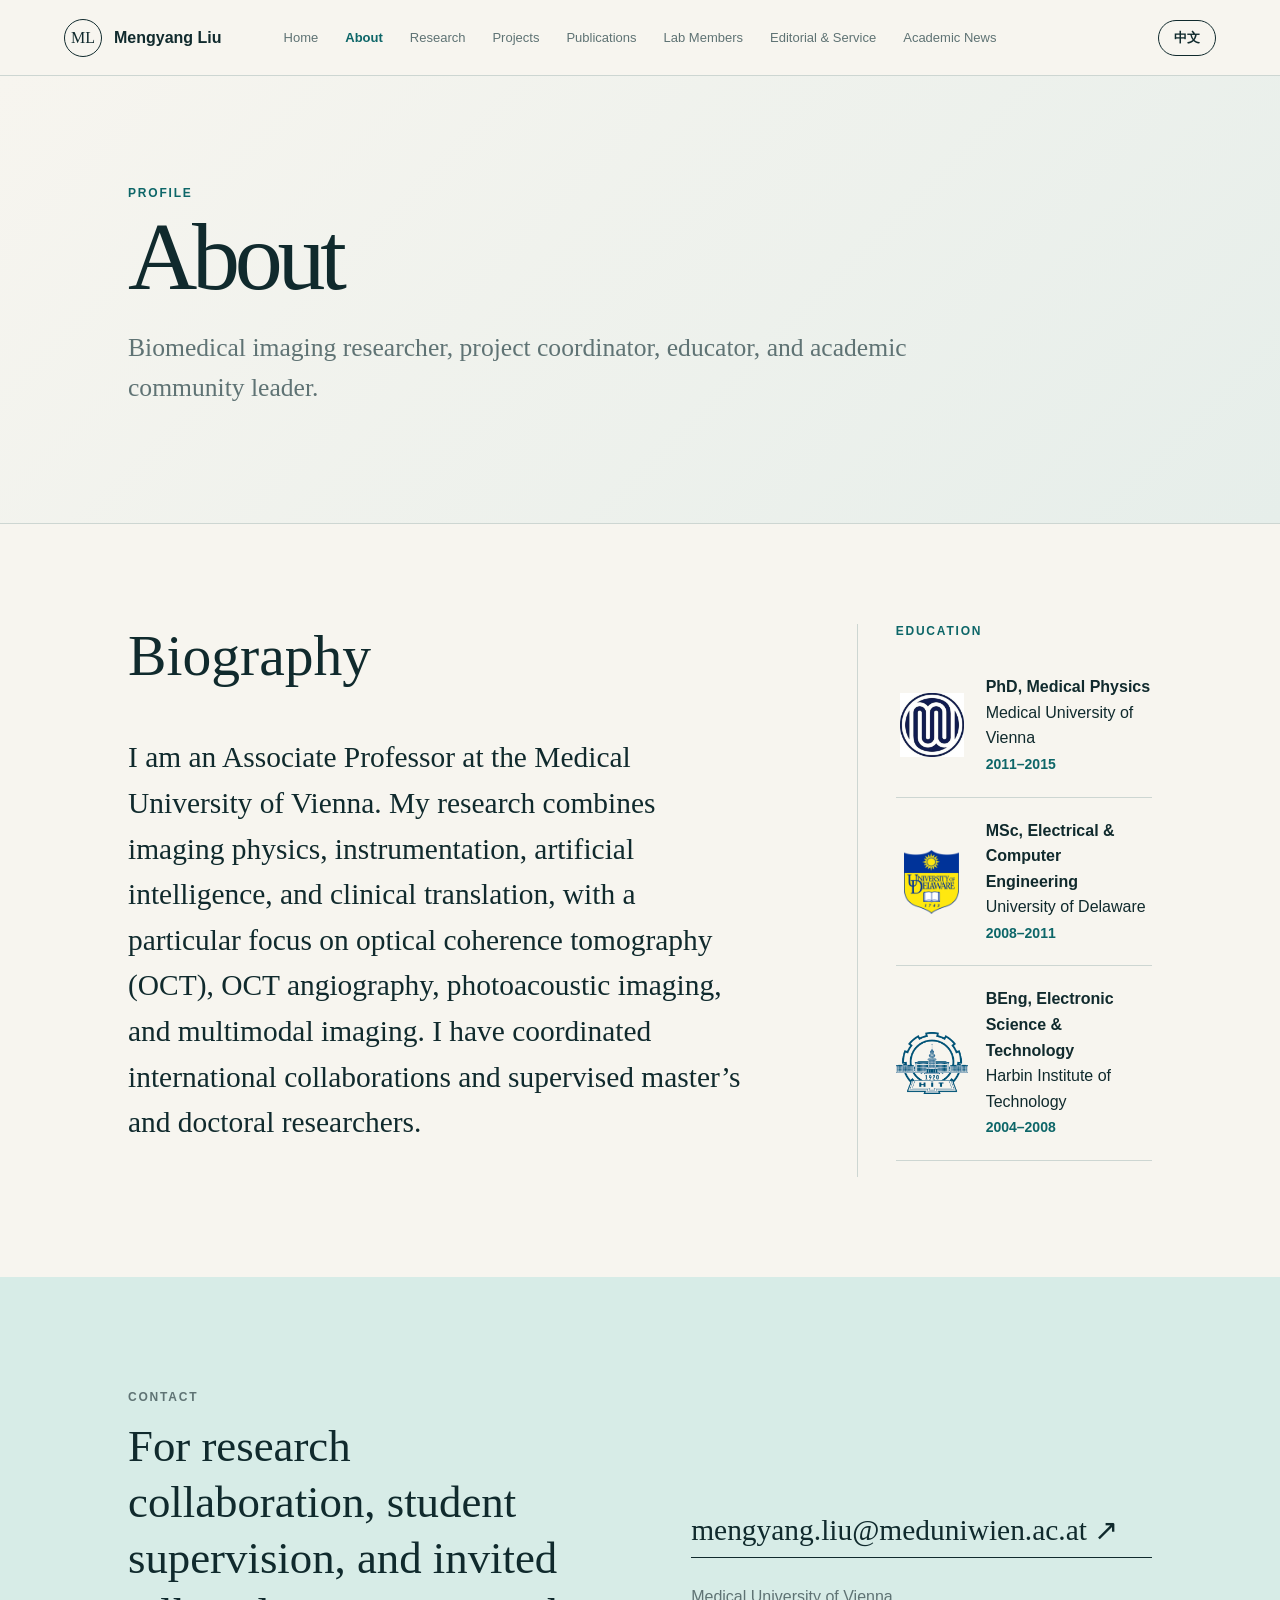
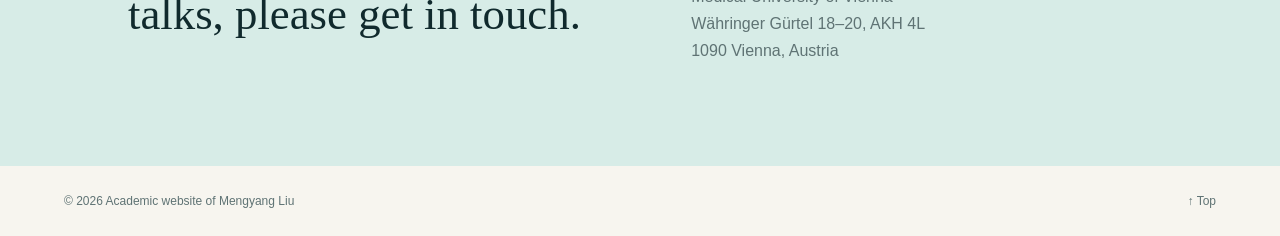
==== commit b450b303: "Update about.html" ====
--- a/about.html
+++ b/about.html
@@ -1 +1 @@
-<!doctype html><html lang="en"><head><meta charset="utf-8"><meta name="viewport" content="width=device-width,initial-scale=1"><meta name="description" content="Academic website of Mengyang Liu, Associate Professor at the Medical University of Vienna."><title>About | Mengyang Liu</title><link rel="stylesheet" href="styles.css"><link rel="stylesheet" href="multipage.css"><link rel="stylesheet" href="profile.css"></head><body id="top"><header><a class="brand" href="index.html"><i>ML</i><b data-en="Mengyang Liu" data-zh="刘梦阳">Mengyang Liu</b></a><nav><a href="index.html" data-en="Home" data-zh="首页">Home</a><a href="about.html" class="active" data-en="About" data-zh="简介">About</a><a href="research.html" data-en="Research" data-zh="研究">Research</a><a href="projects.html" data-en="Projects" data-zh="项目">Projects</a><a href="publications.html" data-en="Publications" data-zh="论文">Publications</a><a href="lab-members.html" data-en="Lab Members" data-zh="实验室成员">Lab Members</a><a href="service.html" data-en="Editorial & Service" data-zh="编辑与学术服务">Editorial & Service</a><a href="news.html" data-en="Academic News" data-zh="学术动态">Academic News</a></nav><button type="button">中文</button></header><main><section class="page-hero"><p class="eyebrow">Profile</p><h1 data-en="About" data-zh="个人简介">About</h1> <p class="page-lead" data-en="Biomedical imaging researcher, project coordinator, educator, and academic community leader." data-zh="生物医学成像研究者、国际项目负责人、教师及学术共同体组织者。">Biomedical imaging researcher, project coordinator, educator, and academic community leader.</p></section><section class="content-grid"><div><h2 data-en="Biography" data-zh="个人简介">Biography</h2><p class="large-copy" data-en="I am an Associate Professor at the Medical University of Vienna. My research combines imaging physics, instrumentation, artificial intelligence, and clinical translation, with a particular focus on optical coherence tomography (OCT), OCT angiography, photoacoustic imaging, and multimodal imaging. I have coordinated international collaborations and supervised master’s and doctoral researchers." data-zh="现任奥地利维也纳医科大学副教授、博士生导师。研究融合成像物理、仪器研发、人工智能与临床转化，重点聚焦光学相干层析成像、OCT血管造影、光声成像及多模态成像，并牵头国际合作、指导硕士生与博士生。">I am an Associate Professor at the Medical University of Vienna. My research combines imaging physics, instrumentation, artificial intelligence, and clinical translation, with a particular focus on optical coherence tomography (OCT), OCT angiography, photoacoustic imaging, and multimodal imaging. I have coordinated international collaborations and supervised master’s and doctoral researchers.</p></div><aside><p class="eyebrow" data-en="Education" data-zh="教育经历">Education</p><ul class="education-list"><li><img src="assets/meduni-vienna-logo.svg" alt="Medical University of Vienna logo"><div><b>PhD, Medical Physics</b><br>Medical University of Vienna<br><span>2011–2015</span></div></li><li><img src="assets/university-of-delaware-logo.png" alt="University of Delaware logo"><div><b>MSc, Electrical &amp; Computer Engineering</b><br>University of Delaware<br><span>2008–2011</span></div></li><li><img src="assets/harbin-institute-of-technology-logo.png" alt="Harbin Institute of Technology logo"><div><b>BEng, Electronic Science &amp; Technology</b><br>Harbin Institute of Technology<br><span>2004–2008</span></div></li></ul></aside></section></main><section class="site-contact"><div><p class="eyebrow" data-en="Contact" data-zh="联系方式">Contact</p><h2 data-en="For research collaboration, student supervision, and invited talks, please get in touch." data-zh="欢迎就科研合作、学生培养及学术报告等事宜联系。">For research collaboration, student supervision, and invited talks, please get in touch.</h2></div><div><a href="mailto:mengyang.liu@meduniwien.ac.at">mengyang.liu@meduniwien.ac.at ↗</a><p>Medical University of Vienna<br>Währinger Gürtel 18–20, AKH 4L<br>1090 Vienna, Austria</p></div></section><footer><span>© 2026 <span data-en="Academic website of Mengyang Liu" data-zh="刘梦阳个人学术网站">Academic website of Mengyang Liu</span></span><a href="#top">↑ Top</a></footer><script src="script.js"></script></body></html>
+<!doctype html><html lang="en"><head><meta charset="utf-8"><meta name="viewport" content="width=device-width,initial-scale=1"><meta name="description" content="Academic website of Mengyang Liu, Associate Professor at the Medical University of Vienna."><title>About | Mengyang Liu</title><link rel="stylesheet" href="styles.css"><link rel="stylesheet" href="multipage.css"><link rel="stylesheet" href="profile.css"></head><body id="top"><header><a class="brand" href="index.html"><i>ML</i><b data-en="Mengyang Liu" data-zh="刘梦阳">Mengyang Liu</b></a><nav><a href="index.html" data-en="Home" data-zh="首页">Home</a><a href="about.html" class="active" data-en="About" data-zh="简介">About</a><a href="research.html" data-en="Research" data-zh="研究">Research</a><a href="projects.html" data-en="Projects" data-zh="项目">Projects</a><a href="publications.html" data-en="Publications" data-zh="论文">Publications</a><a href="lab-members.html" data-en="Lab Members" data-zh="实验室成员">Lab Members</a><a href="service.html" data-en="Editorial & Service" data-zh="编辑与学术服务">Editorial & Service</a><a href="news.html" data-en="Academic News" data-zh="学术动态">Academic News</a></nav><button type="button">中文</button></header><main><section class="page-hero"><p class="eyebrow">Profile</p><h1 data-en="About" data-zh="个人简介">About</h1> <p class="page-lead" data-en="Biomedical imaging researcher, project coordinator, educator, and academic community leader." data-zh="生物医学成像研究者、国际项目负责人、教师及学术共同体组织者。">Biomedical imaging researcher, project coordinator, educator, and academic community leader.</p></section><section class="content-grid"><div><h2 data-en="Biography" data-zh="个人简介">Biography</h2><p class="large-copy" data-en="I am an Associate Professor at the Medical University of Vienna. My research combines imaging physics, instrumentation, artificial intelligence, and clinical translation, with a particular focus on optical coherence tomography (OCT), OCT angiography, photoacoustic imaging, and multimodal imaging. I have coordinated international collaborations and supervised master’s and doctoral researchers." data-zh="现任奥地利维也纳医科大学副教授、博士生导师。研究融合成像物理、仪器研发、人工智能与临床转化，重点聚焦光学相干层析成像、OCT血管造影、光声成像及多模态成像，并牵头国际合作、指导硕士生与博士生。">I am an Associate Professor at the Medical University of Vienna. My research combines imaging physics, instrumentation, artificial intelligence, and clinical translation, with a particular focus on optical coherence tomography (OCT), OCT angiography, and photoacoustic imaging. I have coordinated international collaborations and supervised master’s and doctoral researchers.</p></div><aside><p class="eyebrow" data-en="Education" data-zh="教育经历">Education</p><ul class="education-list"><li><img src="assets/meduni-vienna-logo.jpg" alt="Medical University of Vienna logo"><div><b>PhD, Medical Physics</b><br>Medical University of Vienna<br><span>2011–2015</span></div></li><li><img src="assets/university-of-delaware-logo.png" alt="University of Delaware logo"><div><b>MSc, Electrical &amp; Computer Engineering</b><br>University of Delaware<br><span>2008–2011</span></div></li><li><img src="assets/harbin-institute-of-technology-logo.png" alt="Harbin Institute of Technology logo"><div><b>BEng, Electronic Science &amp; Technology</b><br>Harbin Institute of Technology<br><span>2004–2008</span></div></li></ul></aside></section></main><section class="site-contact"><div><p class="eyebrow" data-en="Contact" data-zh="联系方式">Contact</p><h2 data-en="For research collaboration, student supervision, and invited talks, please get in touch." data-zh="欢迎就科研合作、学生培养及学术报告等事宜联系。">For research collaboration, student supervision, and invited talks, please get in touch.</h2></div><div><a href="mailto:mengyang.liu@meduniwien.ac.at">mengyang.liu@meduniwien.ac.at ↗</a><p>Medical University of Vienna<br>Währinger Gürtel 18–20, AKH 4L<br>1090 Vienna, Austria</p></div></section><footer><span>© 2026 <span data-en="Academic website of Mengyang Liu" data-zh="刘梦阳个人学术网站">Academic website of Mengyang Liu</span></span><a href="#top">↑ Top</a></footer><script src="script.js"></script></body></html>
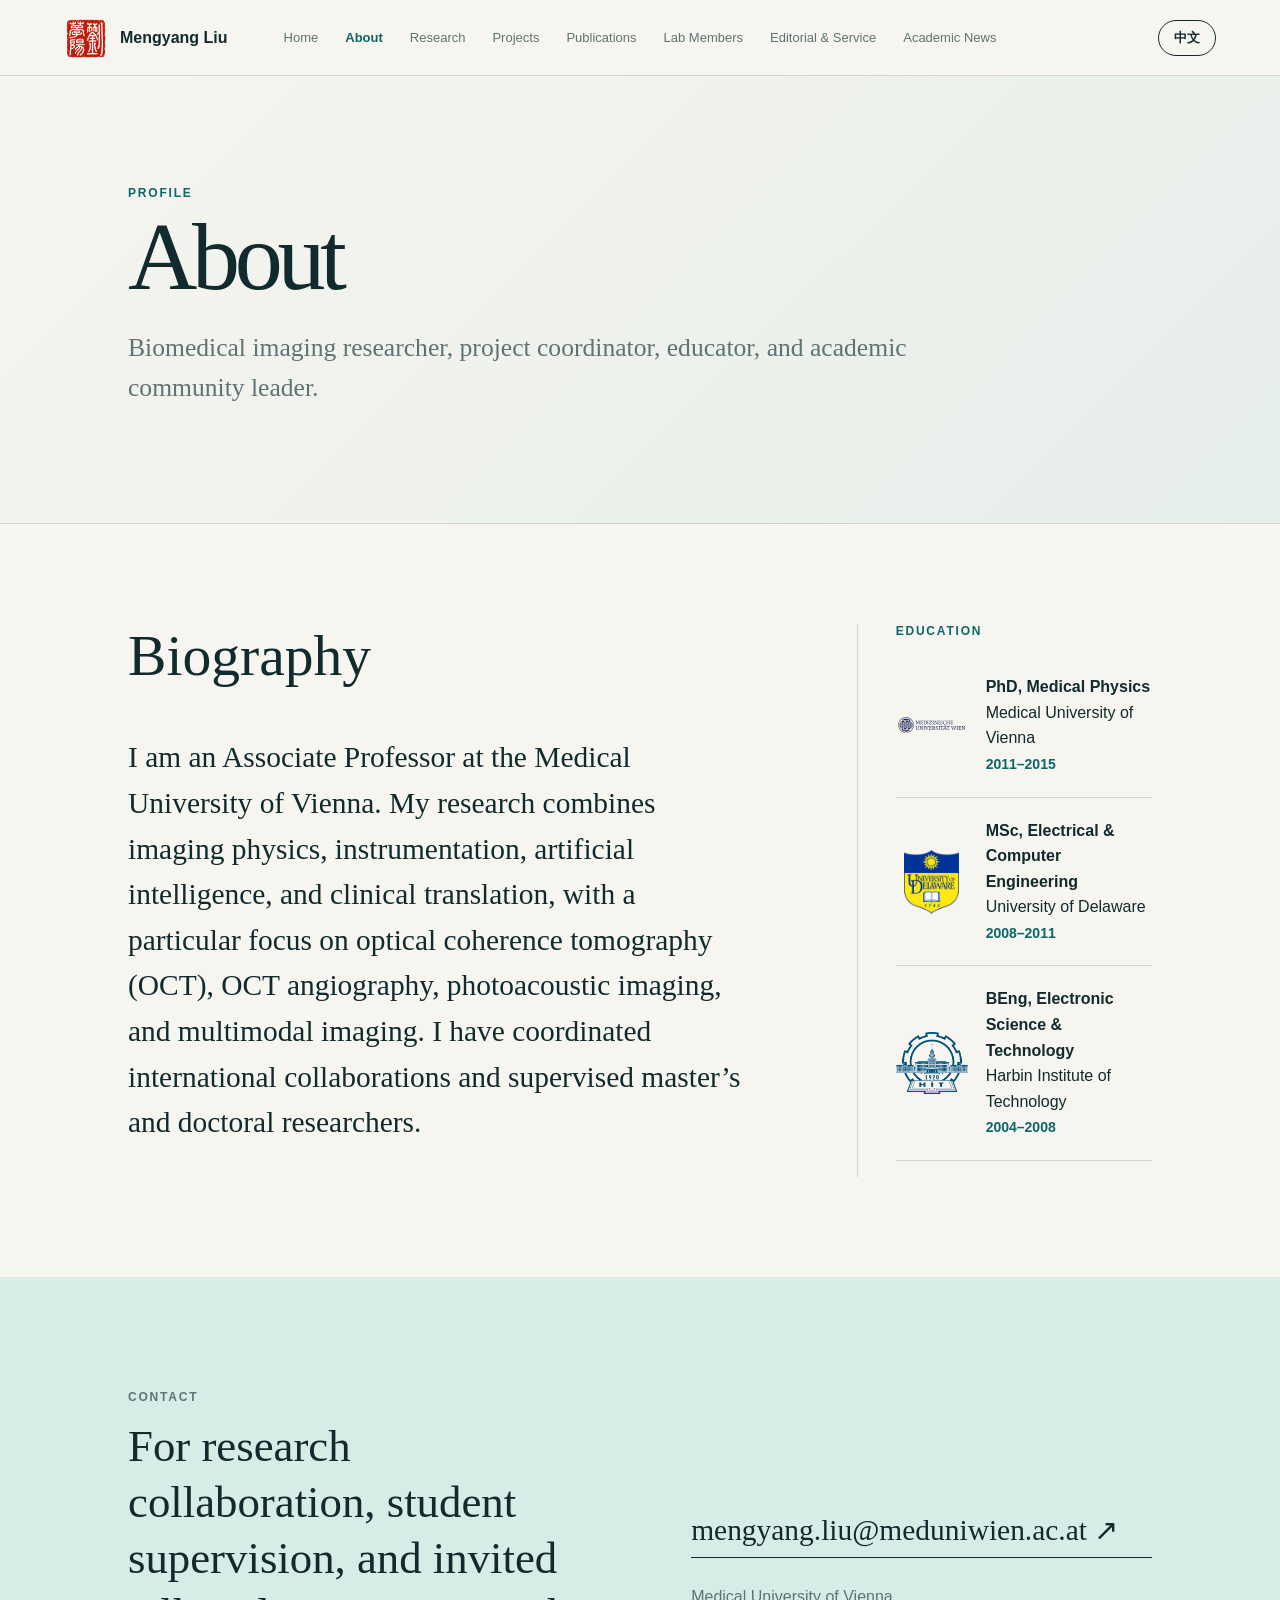
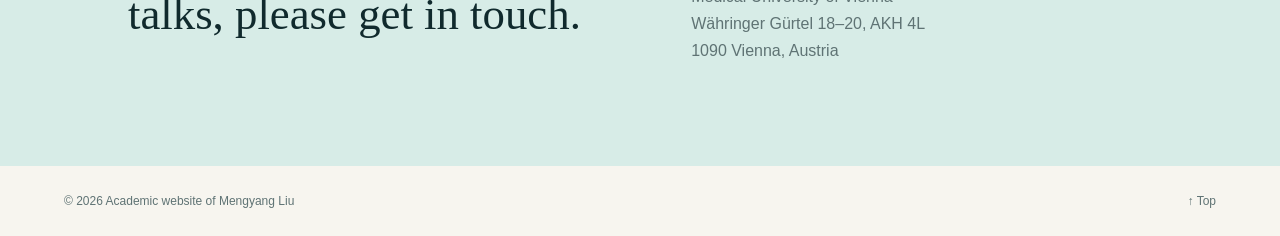
==== commit ba3efd29: "Add files via upload" ====
--- a/about.html
+++ b/about.html
@@ -1 +1 @@
-<!doctype html><html lang="en"><head><meta charset="utf-8"><meta name="viewport" content="width=device-width,initial-scale=1"><meta name="description" content="Academic website of Mengyang Liu, Associate Professor at the Medical University of Vienna."><title>About | Mengyang Liu</title><link rel="stylesheet" href="styles.css"><link rel="stylesheet" href="multipage.css"><link rel="stylesheet" href="profile.css"></head><body id="top"><header><a class="brand" href="index.html"><i>ML</i><b data-en="Mengyang Liu" data-zh="刘梦阳">Mengyang Liu</b></a><nav><a href="index.html" data-en="Home" data-zh="首页">Home</a><a href="about.html" class="active" data-en="About" data-zh="简介">About</a><a href="research.html" data-en="Research" data-zh="研究">Research</a><a href="projects.html" data-en="Projects" data-zh="项目">Projects</a><a href="publications.html" data-en="Publications" data-zh="论文">Publications</a><a href="lab-members.html" data-en="Lab Members" data-zh="实验室成员">Lab Members</a><a href="service.html" data-en="Editorial & Service" data-zh="编辑与学术服务">Editorial & Service</a><a href="news.html" data-en="Academic News" data-zh="学术动态">Academic News</a></nav><button type="button">中文</button></header><main><section class="page-hero"><p class="eyebrow">Profile</p><h1 data-en="About" data-zh="个人简介">About</h1> <p class="page-lead" data-en="Biomedical imaging researcher, project coordinator, educator, and academic community leader." data-zh="生物医学成像研究者、国际项目负责人、教师及学术共同体组织者。">Biomedical imaging researcher, project coordinator, educator, and academic community leader.</p></section><section class="content-grid"><div><h2 data-en="Biography" data-zh="个人简介">Biography</h2><p class="large-copy" data-en="I am an Associate Professor at the Medical University of Vienna. My research combines imaging physics, instrumentation, artificial intelligence, and clinical translation, with a particular focus on optical coherence tomography (OCT), OCT angiography, photoacoustic imaging, and multimodal imaging. I have coordinated international collaborations and supervised master’s and doctoral researchers." data-zh="现任奥地利维也纳医科大学副教授、博士生导师。研究融合成像物理、仪器研发、人工智能与临床转化，重点聚焦光学相干层析成像、OCT血管造影、光声成像及多模态成像，并牵头国际合作、指导硕士生与博士生。">I am an Associate Professor at the Medical University of Vienna. My research combines imaging physics, instrumentation, artificial intelligence, and clinical translation, with a particular focus on optical coherence tomography (OCT), OCT angiography, and photoacoustic imaging. I have coordinated international collaborations and supervised master’s and doctoral researchers.</p></div><aside><p class="eyebrow" data-en="Education" data-zh="教育经历">Education</p><ul class="education-list"><li><img src="assets/meduni-vienna-logo.jpg" alt="Medical University of Vienna logo"><div><b>PhD, Medical Physics</b><br>Medical University of Vienna<br><span>2011–2015</span></div></li><li><img src="assets/university-of-delaware-logo.png" alt="University of Delaware logo"><div><b>MSc, Electrical &amp; Computer Engineering</b><br>University of Delaware<br><span>2008–2011</span></div></li><li><img src="assets/harbin-institute-of-technology-logo.png" alt="Harbin Institute of Technology logo"><div><b>BEng, Electronic Science &amp; Technology</b><br>Harbin Institute of Technology<br><span>2004–2008</span></div></li></ul></aside></section></main><section class="site-contact"><div><p class="eyebrow" data-en="Contact" data-zh="联系方式">Contact</p><h2 data-en="For research collaboration, student supervision, and invited talks, please get in touch." data-zh="欢迎就科研合作、学生培养及学术报告等事宜联系。">For research collaboration, student supervision, and invited talks, please get in touch.</h2></div><div><a href="mailto:mengyang.liu@meduniwien.ac.at">mengyang.liu@meduniwien.ac.at ↗</a><p>Medical University of Vienna<br>Währinger Gürtel 18–20, AKH 4L<br>1090 Vienna, Austria</p></div></section><footer><span>© 2026 <span data-en="Academic website of Mengyang Liu" data-zh="刘梦阳个人学术网站">Academic website of Mengyang Liu</span></span><a href="#top">↑ Top</a></footer><script src="script.js"></script></body></html>
+<!doctype html><html lang="en"><head><meta charset="utf-8"><meta name="viewport" content="width=device-width,initial-scale=1"><meta name="description" content="Academic website of Mengyang Liu, Associate Professor at the Medical University of Vienna."><title>About | Mengyang Liu</title><link rel="stylesheet" href="styles.css"><link rel="stylesheet" href="multipage.css"><link rel="stylesheet" href="profile.css"></head><body id="top"><header><a class="brand" href="index.html"><img class="brand-seal" src="assets/liu-mengyang-seal.png" alt="劉夢陽 — personal seal" width="44" height="44" decoding="async"><b data-en="Mengyang Liu" data-zh="刘梦阳">Mengyang Liu</b></a><nav><a href="index.html" data-en="Home" data-zh="首页">Home</a><a href="about.html" class="active" data-en="About" data-zh="简介">About</a><a href="research.html" data-en="Research" data-zh="研究">Research</a><a href="projects.html" data-en="Projects" data-zh="项目">Projects</a><a href="publications.html" data-en="Publications" data-zh="论文">Publications</a><a href="lab-members.html" data-en="Lab Members" data-zh="实验室成员">Lab Members</a><a href="service.html" data-en="Editorial & Service" data-zh="编辑与学术服务">Editorial & Service</a><a href="news.html" data-en="Academic News" data-zh="学术动态">Academic News</a></nav><button type="button">中文</button></header><main><section class="page-hero"><p class="eyebrow">Profile</p><h1 data-en="About" data-zh="个人简介">About</h1> <p class="page-lead" data-en="Biomedical imaging researcher, project coordinator, educator, and academic community leader." data-zh="生物医学成像研究者、国际项目负责人、教师及学术共同体组织者。">Biomedical imaging researcher, project coordinator, educator, and academic community leader.</p></section><section class="content-grid"><div><h2 data-en="Biography" data-zh="个人简介">Biography</h2><p class="large-copy" data-en="I am an Associate Professor at the Medical University of Vienna. My research combines imaging physics, instrumentation, artificial intelligence, and clinical translation, with a particular focus on optical coherence tomography (OCT), OCT angiography, photoacoustic imaging, and multimodal imaging. I have coordinated international collaborations and supervised master’s and doctoral researchers." data-zh="现任奥地利维也纳医科大学副教授、博士生导师。研究融合成像物理、仪器研发、人工智能与临床转化，重点聚焦光学相干层析成像、OCT血管造影、光声成像及多模态成像，并牵头国际合作、指导硕士生与博士生。">I am an Associate Professor at the Medical University of Vienna. My research combines imaging physics, instrumentation, artificial intelligence, and clinical translation, with a particular focus on optical coherence tomography (OCT), OCT angiography, photoacoustic imaging, and multimodal imaging. I have coordinated international collaborations and supervised master’s and doctoral researchers.</p></div><aside><p class="eyebrow" data-en="Education" data-zh="教育经历">Education</p><ul class="education-list"><li><img src="assets/meduni-vienna-logo.svg" alt="Medical University of Vienna logo"><div><b>PhD, Medical Physics</b><br>Medical University of Vienna<br><span>2011–2015</span></div></li><li><img src="assets/university-of-delaware-logo.png" alt="University of Delaware logo"><div><b>MSc, Electrical &amp; Computer Engineering</b><br>University of Delaware<br><span>2008–2011</span></div></li><li><img src="assets/harbin-institute-of-technology-logo.png" alt="Harbin Institute of Technology logo"><div><b>BEng, Electronic Science &amp; Technology</b><br>Harbin Institute of Technology<br><span>2004–2008</span></div></li></ul></aside></section></main><section class="site-contact"><div><p class="eyebrow" data-en="Contact" data-zh="联系方式">Contact</p><h2 data-en="For research collaboration, student supervision, and invited talks, please get in touch." data-zh="欢迎就科研合作、学生培养及学术报告等事宜联系。">For research collaboration, student supervision, and invited talks, please get in touch.</h2></div><div><a href="mailto:mengyang.liu@meduniwien.ac.at">mengyang.liu@meduniwien.ac.at ↗</a><p>Medical University of Vienna<br>Währinger Gürtel 18–20, AKH 4L<br>1090 Vienna, Austria</p></div></section><footer><span>© 2026 <span data-en="Academic website of Mengyang Liu" data-zh="刘梦阳个人学术网站">Academic website of Mengyang Liu</span></span><a href="#top">↑ Top</a></footer><script src="script.js"></script></body></html>
--- a/styles.css
+++ b/styles.css
@@ -1 +1 @@
-:root{--ink:#102a2d;--teal:#0d6668;--muted:#5f7374;--paper:#f7f5ef;--cream:#e9e7dd;--line:#cdd6d2}*{box-sizing:border-box}html{scroll-behavior:smooth}body{margin:0;background:var(--paper);color:var(--ink);font-family:Arial,"Noto Sans SC",sans-serif}a{color:inherit;text-decoration:none}header{height:76px;padding:0 5vw;display:grid;grid-template-columns:1fr auto 1fr;align-items:center;border-bottom:1px solid var(--line);position:sticky;top:0;background:#f7f5eff2;backdrop-filter:blur(14px);z-index:9}.brand{display:flex;align-items:center;gap:12px}.brand i{width:38px;height:38px;border:1px solid;border-radius:50%;display:grid;place-items:center;font:normal 16px Georgia}nav{display:flex;gap:27px;font-size:13px;color:var(--muted)}nav a:hover{color:var(--teal)}header button{justify-self:end;border:1px solid;border-radius:99px;padding:8px 15px;background:none;color:inherit;font-weight:bold;cursor:pointer}.hero{min-height:690px;padding:90px 8vw 70px;display:grid;grid-template-columns:1.4fr .75fr;gap:7vw;align-items:center}.eyebrow{color:var(--teal);font-size:12px;font-weight:bold;letter-spacing:.15em;text-transform:uppercase}h1,h2,h3,p{margin-top:0}h1{font:500 clamp(55px,7.5vw,105px)/.94 Georgia,"Noto Serif SC",serif;letter-spacing:-.055em;margin-bottom:26px}.role{font-size:23px;font-weight:bold;margin-bottom:7px}.org,.muted{color:var(--muted)}.intro{max-width:770px;margin:32px 0;font:clamp(21px,2.1vw,29px)/1.5 Georgia,"Noto Serif SC",serif}.actions{display:flex;gap:12px;flex-wrap:wrap}.actions a{padding:14px 20px;background:var(--ink);color:white;font-weight:bold;font-size:14px}.actions .outline{background:none;color:var(--ink);border:1px solid}.orb{width:min(31vw,420px);aspect-ratio:1;border:1px solid var(--line);border-radius:50%;display:grid;place-items:center;position:relative;overflow:hidden;background:radial-gradient(circle at 38% 35%,#d5f0ea,transparent 29%),radial-gradient(circle at 66% 69%,#96c8c4,transparent 30%),#e9eeea}.orb:after,.orb:before{content:"";position:absolute;width:100%;height:34%;border:1px solid #0d66686b;border-radius:50%;transform:rotate(27deg)}.orb:after{transform:rotate(-33deg);width:77%}.orb span{font:clamp(80px,10vw,145px) Georgia;letter-spacing:-.1em;z-index:2}.orb small{position:absolute;bottom:17%;font-weight:bold;letter-spacing:.22em;z-index:3}.stats{display:grid;grid-template-columns:repeat(4,1fr);border-block:1px solid var(--line);padding:0 5vw}.stats div{padding:34px 3vw;border-right:1px solid var(--line);display:flex;flex-direction:column;gap:7px}.stats div:last-child{border:0}.stats strong{font:36px Georgia}.stats span{color:var(--muted);font-size:11px;text-transform:uppercase;letter-spacing:.1em}.block{padding:110px 8vw;display:grid;grid-template-columns:75px 1fr;gap:3vw;border-bottom:1px solid var(--line)}.num{color:var(--teal);font-size:12px;font-weight:bold;letter-spacing:.15em}.block h2,.contact h2{font:500 clamp(41px,5vw,70px) Georgia,"Noto Serif SC",serif;letter-spacing:-.04em;margin-bottom:52px}.lead{max-width:1100px;font:clamp(26px,3vw,43px)/1.4 Georgia,"Noto Serif SC",serif}.cards{display:grid;grid-template-columns:repeat(3,1fr);border:1px solid var(--line);background:var(--line);gap:1px}.cards article{background:var(--paper);padding:34px;min-height:285px}.cards small{color:var(--teal);font-weight:bold}.cards h3{font:26px Georgia,"Noto Serif SC",serif;margin:60px 0 18px}.cards p,.projects p{color:var(--muted);line-height:1.75}.dark{background:var(--ink);color:var(--paper)}.dark .num,.dark small{color:#79d0cb}.projects{display:grid;grid-template-columns:1fr 1fr;gap:17px}.projects article{border:1px solid #486164;padding:30px;min-height:255px;display:flex;flex-direction:column}.projects h3{font:40px Georgia;margin:15px 0}.projects p{color:#bdc9c7}.projects b{margin-top:auto}.pubs{border-top:1px solid var(--line);margin-top:35px}.pubs a{display:grid;grid-template-columns:45px 1fr 25px;gap:20px;padding:24px 8px;border-bottom:1px solid var(--line)}.pubs a:hover{background:var(--cream)}.pubs span{color:var(--teal);font-size:12px}.pubs h3{font:21px/1.4 Georgia,"Noto Serif SC",serif;margin-bottom:7px}.pubs p{margin:0;color:var(--muted)}.feature{display:grid;grid-template-columns:1.25fr .75fr;gap:45px;align-items:center}.feature img{width:100%;aspect-ratio:1.5;object-fit:cover;border-radius:2px}.feature h3{font:clamp(30px,3vw,47px)/1.18 Georgia,"Noto Serif SC",serif}.feature div>p:last-child{color:var(--muted);line-height:1.75}.contact{padding:105px 8vw;background:#d7ece7}.contact h2{max-width:1000px;margin:25px 0 65px}.contact>div{display:grid;grid-template-columns:1fr 1fr;gap:8vw}.contact a{font:clamp(35px,4vw,58px) Georgia;border-bottom:1px solid;padding-bottom:12px}.contact div p{line-height:1.8;color:var(--muted)}footer{padding:28px 5vw;display:flex;justify-content:space-between;color:var(--muted);font-size:12px}@media(max-width:900px){header{grid-template-columns:1fr auto}nav{display:none}.hero{grid-template-columns:1fr}.orb{order:-1;width:min(78vw,420px)}.stats{grid-template-columns:1fr 1fr}.stats div:nth-child(2){border-right:0}.block{grid-template-columns:1fr;padding:78px 6vw}.cards,.projects,.feature,.contact>div{grid-template-columns:1fr}.feature img{aspect-ratio:1.35}.contact>div{gap:50px}}@media(max-width:550px){.brand b{display:none}.hero{padding:55px 6vw}.orb{width:88vw}.stats strong{font-size:27px}.stats div{padding:25px 5vw}.cards{grid-template-columns:1fr}.pubs a{grid-template-columns:30px 1fr}.pubs a>b{display:none}.contact{padding:75px 6vw}footer{flex-direction:column;gap:18px}}
+:root{--ink:#102a2d;--teal:#0d6668;--muted:#5f7374;--paper:#f7f5ef;--cream:#e9e7dd;--line:#cdd6d2}*{box-sizing:border-box}html{scroll-behavior:smooth}body{margin:0;background:var(--paper);color:var(--ink);font-family:Arial,"Noto Sans SC",sans-serif}a{color:inherit;text-decoration:none}header{height:76px;padding:0 5vw;display:grid;grid-template-columns:1fr auto 1fr;align-items:center;border-bottom:1px solid var(--line);position:sticky;top:0;background:#f7f5eff2;backdrop-filter:blur(14px);z-index:9}.brand{display:flex;align-items:center;gap:12px}.brand .brand-seal{display:block;width:44px;height:44px;object-fit:contain;flex:0 0 44px}nav{display:flex;gap:27px;font-size:13px;color:var(--muted)}nav a:hover{color:var(--teal)}header button{justify-self:end;border:1px solid;border-radius:99px;padding:8px 15px;background:none;color:inherit;font-weight:bold;cursor:pointer}.hero{min-height:690px;padding:90px 8vw 70px;display:grid;grid-template-columns:1.4fr .75fr;gap:7vw;align-items:center}.eyebrow{color:var(--teal);font-size:12px;font-weight:bold;letter-spacing:.15em;text-transform:uppercase}h1,h2,h3,p{margin-top:0}h1{font:500 clamp(55px,7.5vw,105px)/.94 Georgia,"Noto Serif SC",serif;letter-spacing:-.055em;margin-bottom:26px}.role{font-size:23px;font-weight:bold;margin-bottom:7px}.org,.muted{color:var(--muted)}.intro{max-width:770px;margin:32px 0;font:clamp(21px,2.1vw,29px)/1.5 Georgia,"Noto Serif SC",serif}.actions{display:flex;gap:12px;flex-wrap:wrap}.actions a{padding:14px 20px;background:var(--ink);color:white;font-weight:bold;font-size:14px}.actions .outline{background:none;color:var(--ink);border:1px solid}.orb{width:min(31vw,420px);aspect-ratio:1;border:1px solid var(--line);border-radius:50%;display:grid;place-items:center;position:relative;overflow:hidden;background:radial-gradient(circle at 38% 35%,#d5f0ea,transparent 29%),radial-gradient(circle at 66% 69%,#96c8c4,transparent 30%),#e9eeea}.orb:after,.orb:before{content:"";position:absolute;width:100%;height:34%;border:1px solid #0d66686b;border-radius:50%;transform:rotate(27deg)}.orb:after{transform:rotate(-33deg);width:77%}.orb span{font:clamp(80px,10vw,145px) Georgia;letter-spacing:-.1em;z-index:2}.orb small{position:absolute;bottom:17%;font-weight:bold;letter-spacing:.22em;z-index:3}.stats{display:grid;grid-template-columns:repeat(4,1fr);border-block:1px solid var(--line);padding:0 5vw}.stats div{padding:34px 3vw;border-right:1px solid var(--line);display:flex;flex-direction:column;gap:7px}.stats div:last-child{border:0}.stats strong{font:36px Georgia}.stats span{color:var(--muted);font-size:11px;text-transform:uppercase;letter-spacing:.1em}.block{padding:110px 8vw;display:grid;grid-template-columns:75px 1fr;gap:3vw;border-bottom:1px solid var(--line)}.num{color:var(--teal);font-size:12px;font-weight:bold;letter-spacing:.15em}.block h2,.contact h2{font:500 clamp(41px,5vw,70px) Georgia,"Noto Serif SC",serif;letter-spacing:-.04em;margin-bottom:52px}.lead{max-width:1100px;font:clamp(26px,3vw,43px)/1.4 Georgia,"Noto Serif SC",serif}.cards{display:grid;grid-template-columns:repeat(3,1fr);border:1px solid var(--line);background:var(--line);gap:1px}.cards article{background:var(--paper);padding:34px;min-height:285px}.cards small{color:var(--teal);font-weight:bold}.cards h3{font:26px Georgia,"Noto Serif SC",serif;margin:60px 0 18px}.cards p,.projects p{color:var(--muted);line-height:1.75}.dark{background:var(--ink);color:var(--paper)}.dark .num,.dark small{color:#79d0cb}.projects{display:grid;grid-template-columns:1fr 1fr;gap:17px}.projects article{border:1px solid #486164;padding:30px;min-height:255px;display:flex;flex-direction:column}.projects h3{font:40px Georgia;margin:15px 0}.projects p{color:#bdc9c7}.projects b{margin-top:auto}.pubs{border-top:1px solid var(--line);margin-top:35px}.pubs a{display:grid;grid-template-columns:45px 1fr 25px;gap:20px;padding:24px 8px;border-bottom:1px solid var(--line)}.pubs a:hover{background:var(--cream)}.pubs span{color:var(--teal);font-size:12px}.pubs h3{font:21px/1.4 Georgia,"Noto Serif SC",serif;margin-bottom:7px}.pubs p{margin:0;color:var(--muted)}.feature{display:grid;grid-template-columns:1.25fr .75fr;gap:45px;align-items:center}.feature img{width:100%;aspect-ratio:1.5;object-fit:cover;border-radius:2px}.feature h3{font:clamp(30px,3vw,47px)/1.18 Georgia,"Noto Serif SC",serif}.feature div>p:last-child{color:var(--muted);line-height:1.75}.contact{padding:105px 8vw;background:#d7ece7}.contact h2{max-width:1000px;margin:25px 0 65px}.contact>div{display:grid;grid-template-columns:1fr 1fr;gap:8vw}.contact a{font:clamp(35px,4vw,58px) Georgia;border-bottom:1px solid;padding-bottom:12px}.contact div p{line-height:1.8;color:var(--muted)}footer{padding:28px 5vw;display:flex;justify-content:space-between;color:var(--muted);font-size:12px}@media(max-width:900px){header{grid-template-columns:1fr auto}nav{display:none}.hero{grid-template-columns:1fr}.orb{order:-1;width:min(78vw,420px)}.stats{grid-template-columns:1fr 1fr}.stats div:nth-child(2){border-right:0}.block{grid-template-columns:1fr;padding:78px 6vw}.cards,.projects,.feature,.contact>div{grid-template-columns:1fr}.feature img{aspect-ratio:1.35}.contact>div{gap:50px}}@media(max-width:550px){.brand b{display:none}.hero{padding:55px 6vw}.orb{width:88vw}.stats strong{font-size:27px}.stats div{padding:25px 5vw}.cards{grid-template-columns:1fr}.pubs a{grid-template-columns:30px 1fr}.pubs a>b{display:none}.contact{padding:75px 6vw}footer{flex-direction:column;gap:18px}}
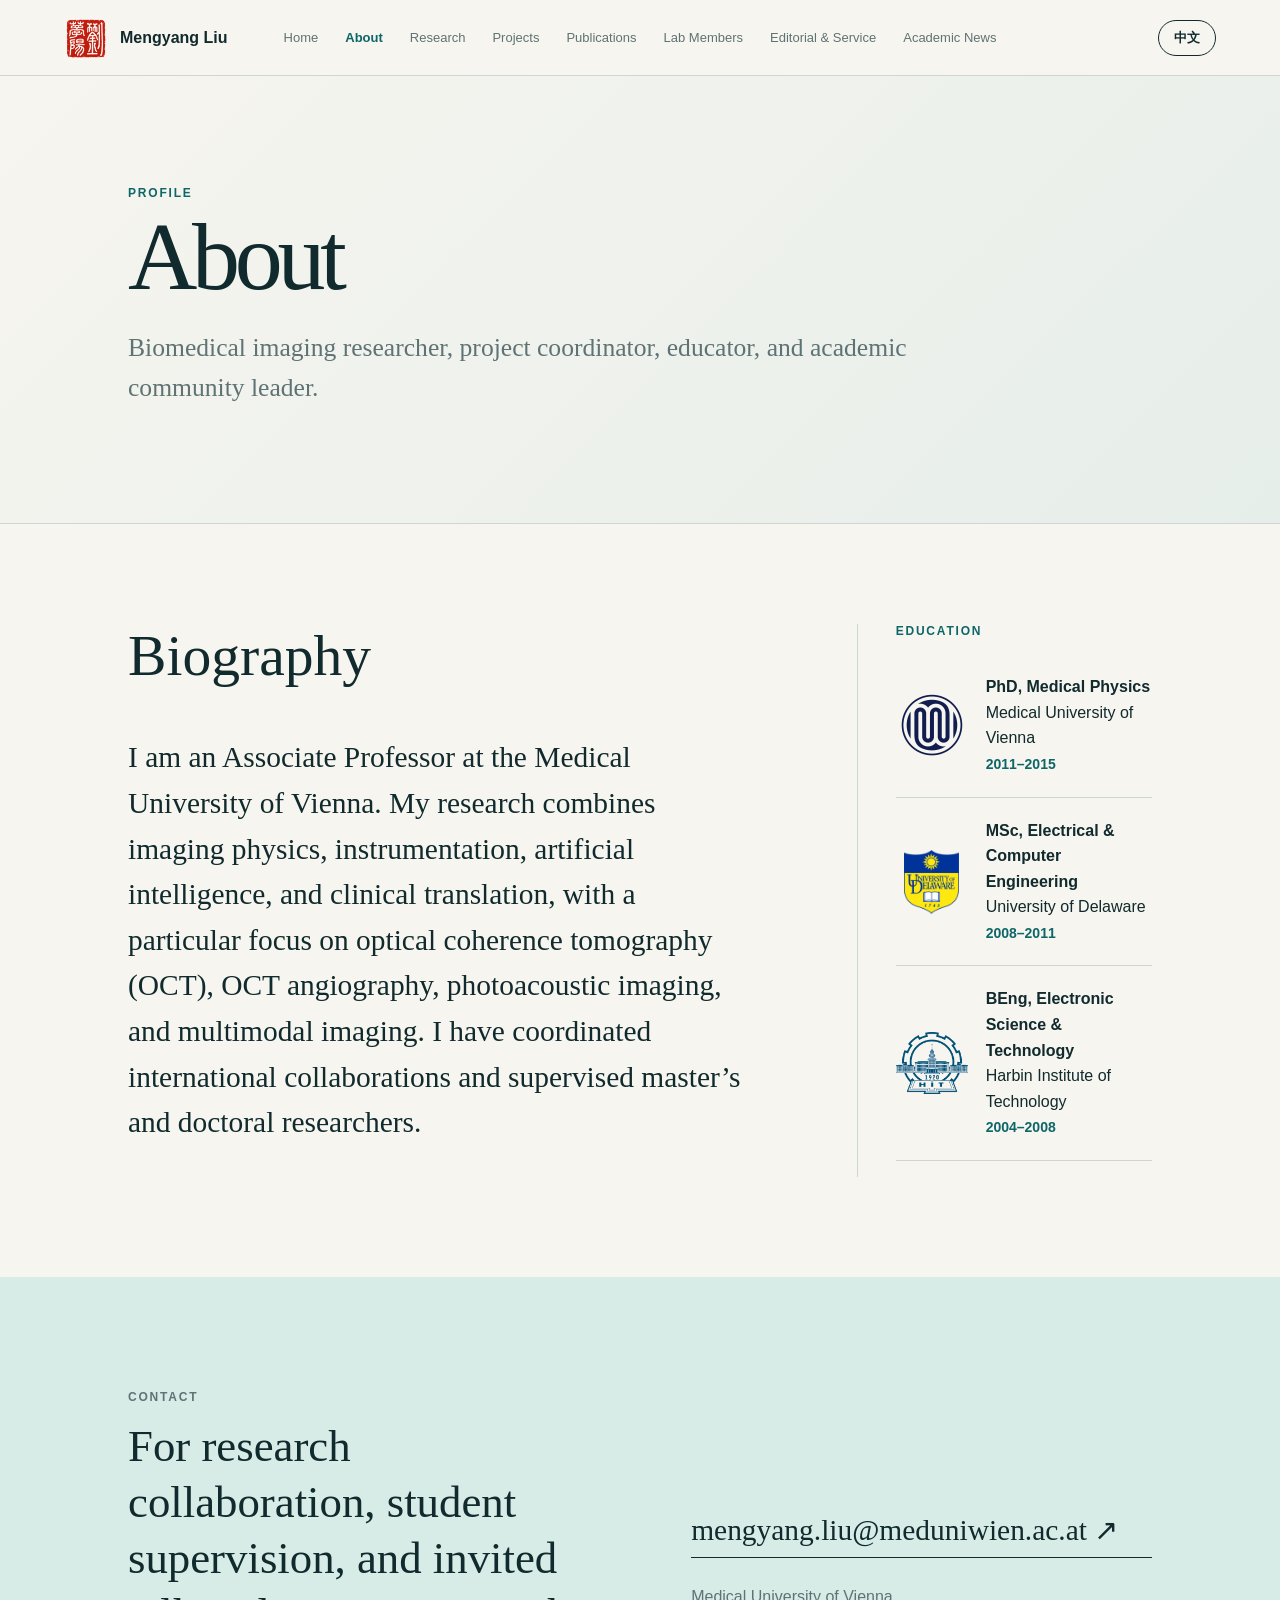
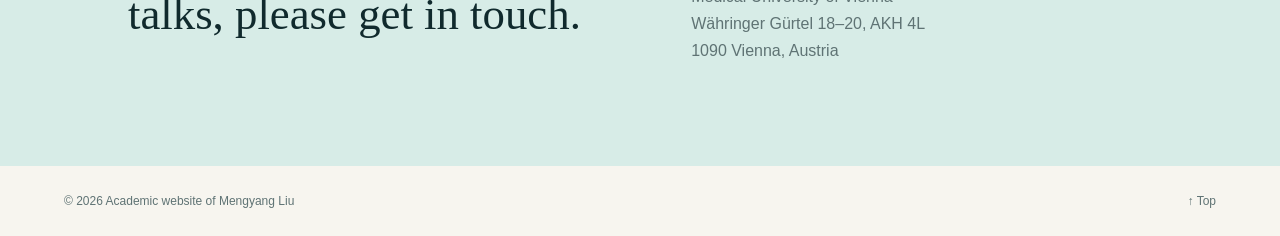
==== commit c4ee0f84: "Add files via upload" ====
--- a/about.html
+++ b/about.html
@@ -1 +1 @@
-<!doctype html><html lang="en"><head><meta charset="utf-8"><meta name="viewport" content="width=device-width,initial-scale=1"><meta name="description" content="Academic website of Mengyang Liu, Associate Professor at the Medical University of Vienna."><title>About | Mengyang Liu</title><link rel="stylesheet" href="styles.css"><link rel="stylesheet" href="multipage.css"><link rel="stylesheet" href="profile.css"></head><body id="top"><header><a class="brand" href="index.html"><img class="brand-seal" src="assets/liu-mengyang-seal.png" alt="劉夢陽 — personal seal" width="44" height="44" decoding="async"><b data-en="Mengyang Liu" data-zh="刘梦阳">Mengyang Liu</b></a><nav><a href="index.html" data-en="Home" data-zh="首页">Home</a><a href="about.html" class="active" data-en="About" data-zh="简介">About</a><a href="research.html" data-en="Research" data-zh="研究">Research</a><a href="projects.html" data-en="Projects" data-zh="项目">Projects</a><a href="publications.html" data-en="Publications" data-zh="论文">Publications</a><a href="lab-members.html" data-en="Lab Members" data-zh="实验室成员">Lab Members</a><a href="service.html" data-en="Editorial & Service" data-zh="编辑与学术服务">Editorial & Service</a><a href="news.html" data-en="Academic News" data-zh="学术动态">Academic News</a></nav><button type="button">中文</button></header><main><section class="page-hero"><p class="eyebrow">Profile</p><h1 data-en="About" data-zh="个人简介">About</h1> <p class="page-lead" data-en="Biomedical imaging researcher, project coordinator, educator, and academic community leader." data-zh="生物医学成像研究者、国际项目负责人、教师及学术共同体组织者。">Biomedical imaging researcher, project coordinator, educator, and academic community leader.</p></section><section class="content-grid"><div><h2 data-en="Biography" data-zh="个人简介">Biography</h2><p class="large-copy" data-en="I am an Associate Professor at the Medical University of Vienna. My research combines imaging physics, instrumentation, artificial intelligence, and clinical translation, with a particular focus on optical coherence tomography (OCT), OCT angiography, photoacoustic imaging, and multimodal imaging. I have coordinated international collaborations and supervised master’s and doctoral researchers." data-zh="现任奥地利维也纳医科大学副教授、博士生导师。研究融合成像物理、仪器研发、人工智能与临床转化，重点聚焦光学相干层析成像、OCT血管造影、光声成像及多模态成像，并牵头国际合作、指导硕士生与博士生。">I am an Associate Professor at the Medical University of Vienna. My research combines imaging physics, instrumentation, artificial intelligence, and clinical translation, with a particular focus on optical coherence tomography (OCT), OCT angiography, photoacoustic imaging, and multimodal imaging. I have coordinated international collaborations and supervised master’s and doctoral researchers.</p></div><aside><p class="eyebrow" data-en="Education" data-zh="教育经历">Education</p><ul class="education-list"><li><img src="assets/meduni-vienna-logo.svg" alt="Medical University of Vienna logo"><div><b>PhD, Medical Physics</b><br>Medical University of Vienna<br><span>2011–2015</span></div></li><li><img src="assets/university-of-delaware-logo.png" alt="University of Delaware logo"><div><b>MSc, Electrical &amp; Computer Engineering</b><br>University of Delaware<br><span>2008–2011</span></div></li><li><img src="assets/harbin-institute-of-technology-logo.png" alt="Harbin Institute of Technology logo"><div><b>BEng, Electronic Science &amp; Technology</b><br>Harbin Institute of Technology<br><span>2004–2008</span></div></li></ul></aside></section></main><section class="site-contact"><div><p class="eyebrow" data-en="Contact" data-zh="联系方式">Contact</p><h2 data-en="For research collaboration, student supervision, and invited talks, please get in touch." data-zh="欢迎就科研合作、学生培养及学术报告等事宜联系。">For research collaboration, student supervision, and invited talks, please get in touch.</h2></div><div><a href="mailto:mengyang.liu@meduniwien.ac.at">mengyang.liu@meduniwien.ac.at ↗</a><p>Medical University of Vienna<br>Währinger Gürtel 18–20, AKH 4L<br>1090 Vienna, Austria</p></div></section><footer><span>© 2026 <span data-en="Academic website of Mengyang Liu" data-zh="刘梦阳个人学术网站">Academic website of Mengyang Liu</span></span><a href="#top">↑ Top</a></footer><script src="script.js"></script></body></html>
+<!doctype html><html lang="en"><head><meta charset="utf-8"><meta name="viewport" content="width=device-width,initial-scale=1"><meta name="description" content="Academic website of Mengyang Liu, Associate Professor at the Medical University of Vienna."><title>About | Mengyang Liu</title><link rel="stylesheet" href="styles.css"><link rel="stylesheet" href="multipage.css"><link rel="stylesheet" href="profile.css"></head><body id="top"><header><a class="brand" href="index.html"><img class="brand-seal" src="assets/liu-mengyang-seal.png" alt="劉夢陽 — personal seal" width="44" height="44" decoding="async"><b data-en="Mengyang Liu" data-zh="刘梦阳">Mengyang Liu</b></a><nav><a href="index.html" data-en="Home" data-zh="首页">Home</a><a href="about.html" class="active" data-en="About" data-zh="简介">About</a><a href="research.html" data-en="Research" data-zh="研究">Research</a><a href="projects.html" data-en="Projects" data-zh="项目">Projects</a><a href="publications.html" data-en="Publications" data-zh="论文">Publications</a><a href="lab-members.html" data-en="Lab Members" data-zh="实验室成员">Lab Members</a><a href="service.html" data-en="Editorial & Service" data-zh="编辑与学术服务">Editorial & Service</a><a href="news.html" data-en="Academic News" data-zh="学术动态">Academic News</a></nav><button type="button">中文</button></header><main><section class="page-hero"><p class="eyebrow">Profile</p><h1 data-en="About" data-zh="个人简介">About</h1> <p class="page-lead" data-en="Biomedical imaging researcher, project coordinator, educator, and academic community leader." data-zh="生物医学成像研究者、国际项目负责人、教师及学术共同体组织者。">Biomedical imaging researcher, project coordinator, educator, and academic community leader.</p></section><section class="content-grid"><div><h2 data-en="Biography" data-zh="个人简介">Biography</h2><p class="large-copy" data-en="I am an Associate Professor at the Medical University of Vienna. My research combines imaging physics, instrumentation, artificial intelligence, and clinical translation, with a particular focus on optical coherence tomography (OCT), OCT angiography, photoacoustic imaging, and multimodal imaging. I have coordinated international collaborations and supervised master’s and doctoral researchers." data-zh="现任奥地利维也纳医科大学副教授、博士生导师。研究融合成像物理、仪器研发、人工智能与临床转化，重点聚焦光学相干层析成像、OCT血管造影、光声成像及多模态成像，并牵头国际合作、指导硕士生与博士生。">I am an Associate Professor at the Medical University of Vienna. My research combines imaging physics, instrumentation, artificial intelligence, and clinical translation, with a particular focus on optical coherence tomography (OCT), OCT angiography, photoacoustic imaging, and multimodal imaging. I have coordinated international collaborations and supervised master’s and doctoral researchers.</p></div><aside><p class="eyebrow" data-en="Education" data-zh="教育经历">Education</p><ul class="education-list"><li><img src="assets/meduni-vienna-logo.png" alt="Medical University of Vienna logo"><div><b>PhD, Medical Physics</b><br>Medical University of Vienna<br><span>2011–2015</span></div></li><li><img src="assets/university-of-delaware-logo.png" alt="University of Delaware logo"><div><b>MSc, Electrical &amp; Computer Engineering</b><br>University of Delaware<br><span>2008–2011</span></div></li><li><img src="assets/harbin-institute-of-technology-logo.png" alt="Harbin Institute of Technology logo"><div><b>BEng, Electronic Science &amp; Technology</b><br>Harbin Institute of Technology<br><span>2004–2008</span></div></li></ul></aside></section></main><section class="site-contact"><div><p class="eyebrow" data-en="Contact" data-zh="联系方式">Contact</p><h2 data-en="For research collaboration, student supervision, and invited talks, please get in touch." data-zh="欢迎就科研合作、学生培养及学术报告等事宜联系。">For research collaboration, student supervision, and invited talks, please get in touch.</h2></div><div><a href="mailto:mengyang.liu@meduniwien.ac.at">mengyang.liu@meduniwien.ac.at ↗</a><p>Medical University of Vienna<br>Währinger Gürtel 18–20, AKH 4L<br>1090 Vienna, Austria</p></div></section><footer><span>© 2026 <span data-en="Academic website of Mengyang Liu" data-zh="刘梦阳个人学术网站">Academic website of Mengyang Liu</span></span><a href="#top">↑ Top</a></footer><script src="script.js"></script></body></html>
